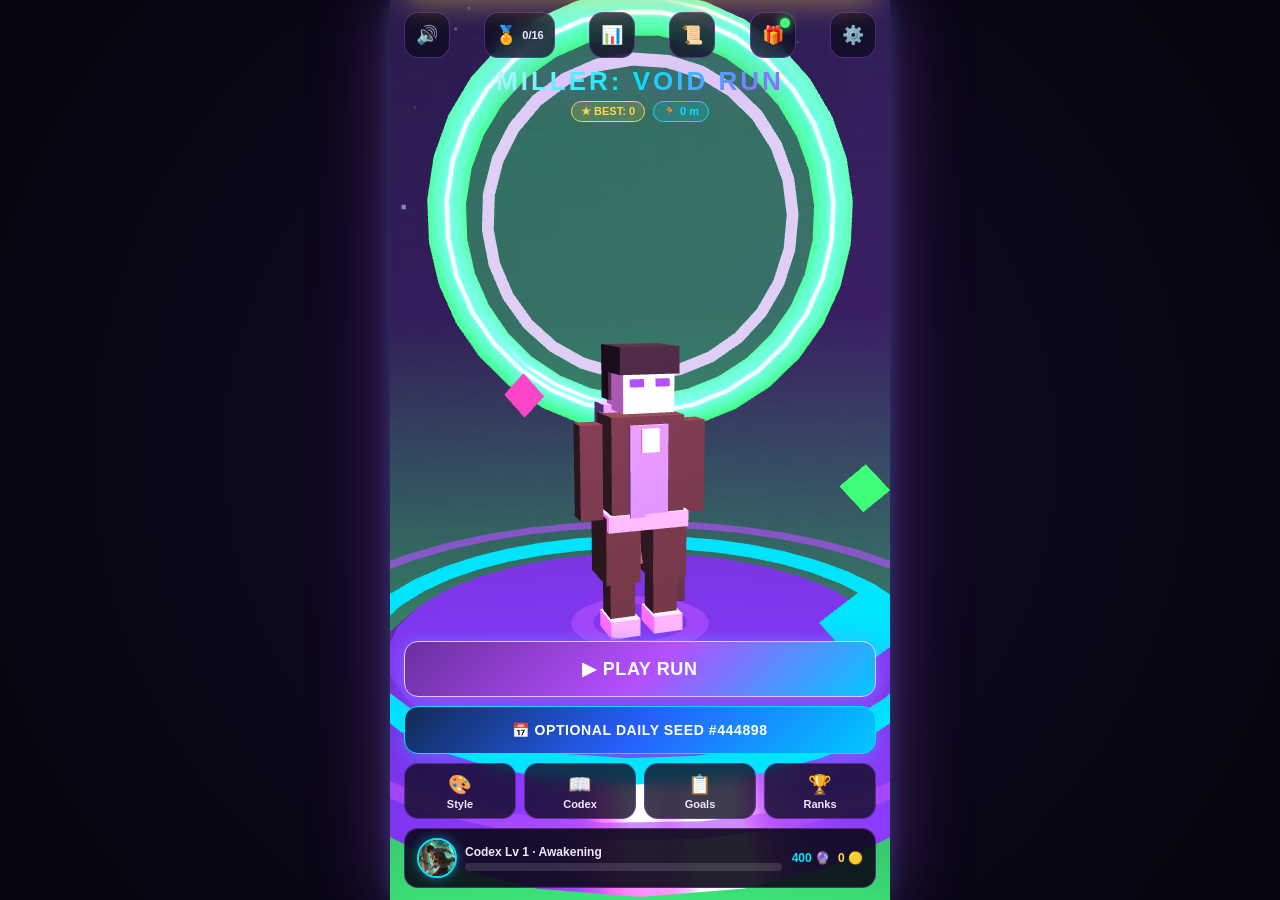
==== MillerVoidRun_Playable/www/index.html @ e9ae042e "Initial commit: MILLER: VOID RUN (Playable 3D, Android APK & Unity project)" ====
<!DOCTYPE html>
<html lang="en">
<head>
  <meta charset="UTF-8" />
  <meta name="viewport" content="width=device-width, initial-scale=1.0, maximum-scale=1.0, user-scalable=no, viewport-fit=cover" />
  <meta name="theme-color" content="#080714" />
  <title>MILLER: VOID RUN — Arcade Edition</title>
  <link rel="icon" type="image/png" href="assets/art/app_icon.png" />
  <link rel="stylesheet" href="css/styles.css" />
</head>
<body>
  <div id="app-shell">
    <!-- Live 3D WebGL Canvas -->
    <canvas id="game-canvas"></canvas>

    <!-- Fullscreen Arcade FX Overlays -->
    <div id="fx-speed-lines"></div>
    <div id="fx-enemy-slow"></div>
    <div id="fx-dark-veil"></div>
    <div id="fx-time-bleed"></div>
    <div id="fx-void-domain"></div>
    <div id="floating-popups"></div>
    <div id="void-wipe"></div>

    <!-- Non-intrusive Achievement Celebration Banner -->
    <div id="ach-toast">
      <div id="ach-toast-icon" style="font-size:28px">🏆</div>
      <div style="flex:1">
        <div style="font-size:10px;letter-spacing:1.2px;color:#FFD84D;font-weight:900">ACHIEVEMENT UNLOCKED!</div>
        <div id="ach-toast-title" style="font-size:14px;font-weight:900">Into the Rift</div>
        <div id="ach-toast-reward" style="font-size:11px;color:#00E5FF">+100 VS · +40 XP</div>
      </div>
    </div>

    <!-- 1. SPLASH SCREEN -->
    <section id="screen-splash" class="screen">
      <img class="splash-art" src="assets/art/key_art_poster.jpg" alt="Miller Void Run Key Art" />
      <div class="splash-overlay">
        <h1 class="game-title">MILLER: VOID RUN</h1>
        <div class="game-subtitle">Umbral Codex · Neon Dimensional Arcade</div>
        <div class="pill pill-cyan">Tap anywhere to enter the Void</div>
      </div>
    </section>

    <!-- 2. MAIN MENU (Animated 3D Pedestal Behind) -->
    <section id="screen-menu" class="screen hidden">
      <div>
        <div class="top-bar">
          <button id="btn-mute-quick" class="icon-btn" title="Mute / Unmute">🔊</button>
          <button id="btn-achievements" class="icon-btn" title="Achievements">🏅<span id="ach-count-mini" style="font-size:11px;font-weight:900">0/16</span></button>
          <button id="btn-stats" class="icon-btn" title="Player Statistics">📊</button>
          <button id="btn-story" class="icon-btn" title="5-Act Story">📜</button>
          <button id="btn-daily-gift" class="icon-btn" title="Free Daily Gift">🎁<span id="gift-dot" class="notif-dot"></span></button>
          <button id="btn-settings" class="icon-btn" title="Settings">⚙️</button>
        </div>
        <div style="text-align:center;margin-top:8px">
          <h1 class="game-title" style="font-size:26px">MILLER: VOID RUN</h1>
          <div style="display:flex;justify-content:center;gap:8px;margin-top:4px">
            <span id="menu-best-score" class="pill pill-gold">★ BEST: 0</span>
            <span id="menu-best-dist" class="pill pill-cyan">🏃 0 m</span>
          </div>
        </div>
      </div>

      <div class="menu-center-spacer"></div>

      <div class="menu-actions">
        <button id="btn-play" class="btn btn-primary">▶ PLAY RUN</button>
        <button id="btn-daily" class="btn btn-daily">📅 OPTIONAL DAILY SEED</button>

        <div class="bottom-nav">
          <button id="nav-customise" class="nav-tile"><span class="ico">🎨</span>Style</button>
          <button id="nav-codex" class="nav-tile"><span class="ico">📖</span>Codex</button>
          <button id="nav-missions" class="nav-tile"><span class="ico">📋</span>Goals</button>
          <button id="nav-social" class="nav-tile"><span class="ico">🏆</span>Ranks</button>
        </div>

        <div class="status-bar">
          <img id="menu-hero-avatar" class="hero-avatar" src="assets/art/characters/miller_portrait.jpg" alt="Runner" style="margin-right:8px" />
          <div style="flex:1;margin-right:10px">
            <div id="menu-codex-lv">Codex Lv 1 · Awakening</div>
            <div class="progress-track" style="margin-top:4px"><div id="menu-xp-bar" class="progress-fill"></div></div>
          </div>
          <div style="display:flex;gap:8px;white-space:nowrap">
            <span id="menu-vs" style="color:#00E5FF">400 🔮</span>
            <span id="menu-bc" style="color:#FFD84D">0 🟡</span>
          </div>
        </div>
      </div>
    </section>

    <!-- 3. PLAY / LOADOUT SCREEN -->
    <section id="screen-loadout" class="screen screen-scroll hidden">
      <div class="sub-header">
        <button class="icon-btn" data-back="menu">←</button>
        <h2>Portal Loadout</h2>
        <div style="width:46px"></div>
      </div>
      <div class="card">
        <div class="card-title">Active Runner & Style</div>
        <div style="display:flex;align-items:center;gap:10px">
          <img id="loadout-hero-avatar" class="hero-avatar-lg" src="assets/art/characters/miller_portrait.jpg" alt="Active Runner" />
          <div>
            <strong id="loadout-char-label">Miller Redwolf</strong>
            <div id="loadout-style-label" style="font-size:11px;color:#00E5FF;margin-top:2px"></div>
          </div>
        </div>
      </div>
      <div class="card">
        <div class="card-title">Void Powers (Tap Cast · Double-Tap Swap)</div>
        <div id="loadout-powers" class="grid-2"></div>
      </div>
      <div class="card">
        <div class="card-title">Optional Boost Consumables (Earned with VS)</div>
        <div id="loadout-consumables" class="grid-3"></div>
      </div>
      <div class="card">
        <div class="card-title">Choose Starting Portal World (1–7)</div>
        <div id="loadout-worlds"></div>
      </div>
      <button id="btn-start-run" class="btn btn-primary" style="margin-bottom:8px">▶ ENTER PORTAL</button>
    </section>

    <!-- 4. IN-GAME ARCADE HUD -->
    <section id="screen-hud" class="screen hidden">
      <div class="hud-top">
        <div class="hud-row">
          <div style="display:flex;gap:5px;align-items:center">
            <img id="hud-hero-avatar" class="hero-avatar" src="assets/art/characters/miller_portrait.jpg" alt="Runner" style="width:36px;height:36px" />
            <button id="btn-hud-pause" class="icon-btn" style="min-width:38px;min-height:38px;font-size:14px" title="Pause">⏸</button>
            <button id="btn-hud-cam" class="icon-btn" style="min-width:38px;min-height:38px;font-size:14px" title="Bookmark Moment">📷</button>
          </div>

          <div class="hud-score-box">
            <div id="hud-score" class="hud-score">0</div>
            <div class="hud-sub-metrics">
              <span id="hud-mult" style="color:#FFD84D">×1</span>
              <span id="hud-dist">0 m</span>
            </div>
          </div>

          <div class="hud-pill" style="text-align:right">
            <div id="hud-world" style="font-size:11px;color:#3DFF7A">W1 Verdant</div>
            <div class="progress-track" style="width:68px;height:5px;margin-top:3px"><div id="hud-world-prog" class="progress-fill"></div></div>
          </div>
        </div>

        <div class="ve-wrap">
          <div class="ve-bar"><div id="hud-ve-fill" class="ve-fill"></div></div>
          <div id="hud-ve-label" class="ve-label">VOID ENERGY 100 / 100</div>
        </div>

        <div id="hud-buffs" class="buffs-row"></div>
        <div style="display:flex;justify-content:center">
          <span id="hud-combo" class="pill pill-cyan hidden">NEAR ×2</span>
        </div>

        <div id="hud-boss-bar" class="hidden">
          <div id="boss-name" style="font-weight:900;font-size:13px;color:#FF8899">⚔️ BOSS</div>
          <div id="boss-phase" style="font-size:11px;opacity:.9;margin-bottom:4px">Phase 1</div>
          <div class="progress-track"><div id="boss-progress" class="progress-fill" style="background:linear-gradient(90deg,#FF2E55,#FFD84D)"></div></div>
        </div>
        <div id="hud-qte-banner" class="hidden">TAP VOID POWER!</div>
        <div id="hud-toast"></div>
        <div id="hud-bark"></div>
      </div>

      <div class="hud-bottom">
        <div class="hud-bottom-row">
          <div class="hud-pill" style="display:flex;gap:7px;font-size:12px">
            <span id="hud-vs" style="color:#00E5FF">0 🔮</span>
            <span id="hud-ce" style="color:#B44FFF">0 ✦</span>
            <span id="hud-kills" style="color:#3DFF7A">0 ⚔️</span>
            <span id="hud-bc" style="color:#FFD84D">0 🟡</span>
          </div>

          <div class="void-btn-wrap">
            <button id="btn-void-ult" class="hidden" title="Singularity Soul Ultimate">🕳️</button>
            <button id="btn-gear-strike" title="Strike Portal Enemies (F / Shift)">
              <span>🗡️</span><span class="p-name">STRIKE</span>
            </button>
            <button id="btn-void-power" title="Tap: Cast | Double-Tap: Swap">
              <span>⚡</span><span class="p-name">Flicker</span>
            </button>
          </div>
        </div>

        <!-- Optional Accessible On-Screen Tap Buttons (Enable in Settings) -->
        <div id="hud-touch-pad" class="hidden">
          <button id="pad-left" class="pad-btn">◀</button>
          <button id="pad-up" class="pad-btn">▲</button>
          <button id="pad-down" class="pad-btn">▼</button>
          <button id="pad-right" class="pad-btn">▶</button>
        </div>

        <div class="chaser-bar-wrap">
          <div style="display:flex;justify-content:space-between;margin-bottom:3px">
            <span id="hud-chaser-text">Thornmaw: Distant (54m)</span>
            <span style="opacity:.75">Swipe / Arrows / Space</span>
          </div>
          <div class="progress-track"><div id="hud-chaser-fill" class="chaser-fill" style="width:15%"></div></div>
        </div>
      </div>
    </section>

    <!-- 5. UNIFIED CELEBRATORY RESULTS / GAME OVER SCREEN (Zero FOMO Countdowns!) -->
    <section id="screen-results" class="screen screen-scroll hidden">
      <div style="text-align:center;margin-bottom:8px">
        <div id="res-reason" class="game-subtitle" style="margin:0">RUN COMPLETE</div>
        <h2 id="res-score" class="game-title" style="font-size:32px">0</h2>
        <div id="res-best-badge" class="pill pill-gold hidden" style="margin-top:4px">🏆 NEW PERSONAL BEST SCORE!</div>
      </div>

      <div id="res-levelup" class="card pill-gold hidden" style="text-align:center;font-weight:900"></div>
      <div id="res-hero-prog" class="card" style="border-color:#3DFF7A">
        <div style="display:flex;justify-content:space-between;font-size:12px;font-weight:900;margin-bottom:5px">
          <span id="res-hero-lv-label">Miller Redwolf · Hero Lv 1</span>
          <span id="res-hero-xp-gain" style="color:#3DFF7A">+0 Hero XP</span>
        </div>
        <div class="progress-track"><div id="res-hero-xp-bar" class="progress-fill" style="background:linear-gradient(90deg,#167a3e,#3DFF7A,#00E5FF)"></div></div>
      </div>
      <div id="res-ach-box" class="card hidden" style="border-color:#FFD84D"></div>
      <div id="res-challenge-result" class="card pill-cyan hidden" style="text-align:center;font-weight:900"></div>

      <div class="card">
        <div class="grid-2" style="margin-bottom:8px">
          <div class="stat-tile"><div id="res-dist" class="val">0 m</div><div class="lbl">Distance</div></div>
          <div class="stat-tile"><div id="res-vs" class="val" style="color:#3DFF7A">+0 🔮</div><div class="lbl">Shards Earned</div></div>
        </div>
        <div class="list-item"><span>Codex XP Gained</span><strong id="res-xp" style="color:#B44FFF">+0 XP</strong></div>
        <div class="list-item"><span>Personal Best Score</span><strong id="res-pb-compare" style="color:#FFD84D">0</strong></div>
        <div class="list-item"><span>Near-Misses · Bonus Rings</span><strong id="res-skill">0 · 0</strong></div>
        <div class="list-item" style="margin-bottom:0"><span>Max World · Bosses Escaped</span><strong id="res-worlds">W1 · 0</strong></div>
      </div>

      <button id="btn-second-wind" class="btn btn-gold hidden" style="margin-bottom:8px">⚡ SECOND WIND — CONTINUE (100 VS)</button>

      <div class="grid-2" style="margin-bottom:10px">
        <button id="btn-res-clip" class="btn btn-sm">🎬 Best Moment</button>
        <button id="btn-res-share" class="btn btn-sm">📢 Share Score</button>
      </div>

      <button id="btn-play-again" class="btn btn-primary" style="margin-bottom:8px">▶ PLAY AGAIN</button>
      <button id="btn-results-menu" class="btn">◀ Main Menu</button>
    </section>

    <!-- 6. RUNNERS & CUSTOMISATION STUDIO (Runners, Skins, Trails, Aura FX) -->
    <section id="screen-customise" class="screen hidden" style="justify-content:space-between;pointer-events:none">
      <div style="pointer-events:auto">
        <div class="sub-header">
          <button class="icon-btn" data-back="menu">←</button>
          <h2>Style Studio</h2>
          <div id="cust-vs-pill" class="pill pill-cyan">400 🔮</div>
        </div>
        <div class="tabs">
          <button class="tab-btn active" data-cust-tab="runners">Runners</button>
          <button class="tab-btn" data-cust-tab="gear">⚔️ Gear</button>
          <button class="tab-btn" data-cust-tab="skins">Colours</button>
          <button class="tab-btn" data-cust-tab="trails">Trails</button>
          <button class="tab-btn" data-cust-tab="auras">FX</button>
        </div>
      </div>
      <div style="flex:1"></div>
      <div id="customise-panel" class="card" style="pointer-events:auto;max-height:50%;overflow-y:auto;touch-action:pan-y"></div>
    </section>

    <!-- 7. UMBRAL CODEX SCREEN (15 Powers + 3-Path SP Tree + Milestones) -->
    <section id="screen-codex" class="screen screen-scroll hidden">
      <div class="sub-header">
        <button class="icon-btn" data-back="menu">←</button>
        <h2>Umbral Codex</h2>
        <div style="width:46px"></div>
      </div>
      <img class="codex-banner-img" src="assets/art/codex_banner.jpg" alt="Umbral Codex" />
      <div class="card">
        <div id="codex-header-lv" style="font-weight:900;font-size:15px">Level 1 — Awakening</div>
        <div id="codex-header-xp" style="font-size:12px;opacity:.85;margin:4px 0">XP: 0 / 120 · SP: 0</div>
        <div class="progress-track"><div id="codex-xp-fill" class="progress-fill"></div></div>
      </div>
      <div class="tabs">
        <button class="tab-btn active" data-codex-tab="abilities">15 Powers</button>
        <button class="tab-btn" data-codex-tab="tree">SP Tree</button>
        <button class="tab-btn" data-codex-tab="milestones">Milestones</button>
      </div>
      <div id="codex-body"></div>
    </section>

    <!-- 8. ACHIEVEMENTS SCREEN (16 Skill Badges) -->
    <section id="screen-achievements" class="screen screen-scroll hidden">
      <div class="sub-header">
        <button class="icon-btn" data-back="menu">←</button>
        <h2>Achievements</h2>
        <span id="ach-header-pct" class="pill pill-gold">0%</span>
      </div>
      <div id="achievements-body"></div>
    </section>

    <!-- 9. PLAYER STATISTICS SCREEN -->
    <section id="screen-stats" class="screen screen-scroll hidden">
      <div class="sub-header">
        <button class="icon-btn" data-back="menu">←</button>
        <h2>Player Stats</h2>
        <div style="width:46px"></div>
      </div>
      <div id="stats-body"></div>
    </section>

    <!-- 10. MISSIONS / GOALS SCREEN -->
    <section id="screen-missions" class="screen screen-scroll hidden">
      <div class="sub-header">
        <button class="icon-btn" data-back="menu">←</button>
        <h2>Skill Goals</h2>
        <div style="width:46px"></div>
      </div>
      <div id="missions-body"></div>
    </section>

    <!-- 11. LEADERBOARD & GHOST RACE -->
    <section id="screen-social" class="screen screen-scroll hidden">
      <div class="sub-header">
        <button class="icon-btn" data-back="menu">←</button>
        <h2>Leaderboards</h2>
        <div style="width:46px"></div>
      </div>
      <div id="social-body"></div>
    </section>

    <!-- 12. 5-ACT STORY JOURNAL -->
    <section id="screen-story" class="screen screen-scroll hidden">
      <div class="sub-header">
        <button class="icon-btn" data-back="menu">←</button>
        <h2>5-Act Story</h2>
        <div style="width:46px"></div>
      </div>
      <div id="story-body"></div>
    </section>

    <!-- 13. SETTINGS & ACCESSIBILITY SCREEN -->
    <section id="screen-settings" class="screen screen-scroll hidden">
      <div class="sub-header">
        <button class="icon-btn" data-back="menu">←</button>
        <h2>Settings</h2>
        <div style="width:46px"></div>
      </div>
      <div id="settings-body"></div>
    </section>

    <!-- MODALS -->
    <div id="modal-pause" class="modal-backdrop hidden">
      <div class="modal-box" style="text-align:center">
        <h2 style="margin-top:0">GAME PAUSED</h2>
        <button id="btn-pause-mute" class="btn btn-sm" style="width:100%;margin-bottom:8px">🔊 Sound: ON</button>
        <button id="btn-resume" class="btn btn-primary" style="width:100%;margin-bottom:8px">▶ RESUME</button>
        <button id="btn-pause-restart" class="btn btn-daily" style="width:100%;margin-bottom:8px">↻ RESTART RUN</button>
        <button id="btn-quit-run" class="btn btn-danger" style="width:100%">◀ END RUN</button>
      </div>
    </div>

    <div id="modal-clip" class="modal-backdrop hidden">
      <div class="modal-box" style="text-align:center">
        <h3 id="clip-title" style="margin:0 0 8px">🎬 Best Moment</h3>
        <div style="position:relative;border-radius:12px;overflow:hidden;border:1.5px solid #00E5FF;margin-bottom:10px">
          <img id="clip-frame-img" style="width:100%;max-height:360px;object-fit:cover;display:block" alt="Best Moment Replay" />
          <div id="clip-watermark" style="position:absolute;bottom:8px;left:8px;right:8px;background:rgba(10,10,20,0.82);padding:4px 8px;border-radius:8px;font-size:11px;font-weight:800"></div>
        </div>
        <div class="grid-2">
          <button id="btn-share-clip" class="btn btn-primary btn-sm">📤 Share Clip</button>
          <button id="btn-close-clip" class="btn btn-sm">Close</button>
        </div>
      </div>
    </div>

    <div id="modal-story" class="modal-backdrop hidden">
      <div class="modal-box">
        <h3 id="story-modal-title" style="margin-top:0;color:#00E5FF">Story Beat</h3>
        <div id="story-modal-panels"></div>
        <button id="btn-close-story-modal" class="btn btn-primary" style="width:100%;margin-top:8px">CONTINUE</button>
      </div>
    </div>

    <div id="modal-art" class="modal-backdrop hidden">
      <div class="modal-box" style="text-align:center">
        <h3 id="art-modal-title" style="margin:0 0 8px;color:#00E5FF">Hero Artwork</h3>
        <img id="art-modal-img" class="art-preview-img" src="" alt="Character Art" />
        <button id="btn-close-art-modal" class="btn btn-primary btn-sm" style="width:100%;margin-top:10px">CLOSE</button>
      </div>
    </div>
  </div>

  <!-- Local Offline Three.js Bundle -->
  <script src="vendor/three.min.js"></script>
  <script type="module" src="js/ui/uiController.js"></script>
</body>
</html>
---- MillerVoidRun_Playable/www/css/styles.css ----
/* MILLER: VOID RUN — Commercial-Quality Vibrant Neon Arcade UI */
:root {
  --void-black: #080714;
  --deep-purple: #25144a;
  --void-purple: #6b2fa0;
  --void-glow: #b44fff;
  --void-white: #f2e8ff;
  --shard-cyan: #00e5ff;
  --neon-green: #3dff7a;
  --neon-pink: #ff44c8;
  --core-amber: #ffd84d;
  --danger-red: #ff2e55;
  --glass: rgba(16, 12, 34, 0.8);
  --glass-border: rgba(180, 79, 255, 0.38);
  --ui-scale: 1;
}

* {
  box-sizing: border-box;
  -webkit-tap-highlight-color: transparent;
  user-select: none;
  -webkit-user-select: none;
}

html, body {
  margin: 0;
  padding: 0;
  width: 100%;
  height: 100%;
  overflow: hidden;
  background: radial-gradient(circle at center, #140b2a 0%, #05040c 100%);
  color: var(--void-white);
  font-family: -apple-system, BlinkMacSystemFont, "Segoe UI", Roboto, sans-serif;
  touch-action: none;
}

#app-shell {
  position: relative;
  width: 100%;
  height: 100%;
  max-width: 500px;
  margin: 0 auto;
  background: var(--void-black);
  overflow: hidden;
  box-shadow: 0 0 70px rgba(180, 79, 255, 0.38), 0 0 18px rgba(0, 229, 255, 0.2);
}

@media (max-width: 560px) {
  #app-shell {
    max-width: 100%;
    box-shadow: none;
  }
}

#game-canvas {
  position: absolute;
  inset: 0;
  width: 100%;
  height: 100%;
  display: block;
}

.screen {
  position: absolute;
  inset: 0;
  display: flex;
  flex-direction: column;
  padding: max(12px, env(safe-area-inset-top)) 14px max(12px, env(safe-area-inset-bottom));
  z-index: 10;
  animation: screenFadeIn 0.24s ease-out;
}
@keyframes screenFadeIn {
  from { opacity: 0; transform: translateY(6px); }
  to { opacity: 1; transform: translateY(0); }
}

.screen.hidden { display: none !important; }

.screen-scroll {
  background: linear-gradient(180deg, rgba(10, 8, 24, 0.94), rgba(26, 12, 52, 0.97));
  overflow-y: auto;
  -webkit-overflow-scrolling: touch;
  touch-action: pan-y;
}

/* Smooth Void Wipe Transition */
#void-wipe {
  position: absolute;
  inset: 0;
  z-index: 90;
  background: radial-gradient(circle, var(--shard-cyan), var(--void-glow), var(--void-black));
  opacity: 0;
  pointer-events: none;
  transition: opacity 0.2s ease;
}
#void-wipe.active { opacity: 0.92; }

/* Splash Screen */
#screen-splash {
  background: var(--void-black);
  justify-content: flex-end;
  align-items: center;
  text-align: center;
  padding-bottom: 44px;
}
#screen-splash .splash-art {
  position: absolute;
  inset: 0;
  width: 100%;
  height: 100%;
  object-fit: cover;
  opacity: 0.88;
  filter: saturate(1.22) contrast(1.06);
}
#screen-splash .splash-overlay {
  position: relative;
  z-index: 2;
  background: linear-gradient(180deg, transparent, rgba(8, 7, 20, 0.94) 45%);
  width: calc(100% + 28px);
  padding: 54px 20px 26px;
}

.game-title {
  font-size: 32px;
  font-weight: 900;
  letter-spacing: 3px;
  margin: 0;
  background: linear-gradient(135deg, #ffffff 10%, var(--shard-cyan) 48%, var(--void-glow) 85%, var(--neon-pink) 100%);
  -webkit-background-clip: text;
  -webkit-text-fill-color: transparent;
  filter: drop-shadow(0 0 18px rgba(180, 79, 255, 0.55));
}

.game-subtitle {
  font-size: 11px;
  letter-spacing: 3px;
  text-transform: uppercase;
  color: var(--shard-cyan);
  opacity: 0.9;
  margin: 4px 0 14px;
  font-weight: 800;
}

/* Main Menu */
#screen-menu {
  justify-content: space-between;
  pointer-events: none;
}
#screen-menu > * { pointer-events: auto; }

.top-bar {
  display: flex;
  align-items: center;
  justify-content: space-between;
  gap: 6px;
}

.icon-btn {
  min-width: 46px;
  min-height: 46px;
  border-radius: 14px;
  border: 1px solid var(--glass-border);
  background: var(--glass);
  color: var(--void-white);
  font-size: 18px;
  display: inline-flex;
  align-items: center;
  justify-content: center;
  gap: 5px;
  padding: 0 10px;
  cursor: pointer;
  position: relative;
  backdrop-filter: blur(10px);
  transition: transform 0.12s ease, border-color 0.2s ease, box-shadow 0.2s ease;
}
.icon-btn:hover { border-color: var(--shard-cyan); box-shadow: 0 0 14px rgba(0, 229, 255, 0.35); }
.icon-btn:active { transform: scale(0.93); }

.notif-dot {
  position: absolute;
  top: 5px;
  right: 5px;
  width: 10px;
  height: 10px;
  border-radius: 50%;
  background: var(--neon-green);
  box-shadow: 0 0 10px var(--neon-green);
}

.menu-center-spacer { flex: 1; pointer-events: none; }

.menu-actions {
  display: flex;
  flex-direction: column;
  gap: 9px;
}

/* Vibrant Arcade Buttons with Shimmer */
.btn {
  min-height: 48px;
  border-radius: 14px;
  border: 1px solid var(--glass-border);
  background: var(--glass);
  color: var(--void-white);
  font-size: 14px;
  font-weight: 800;
  letter-spacing: 0.6px;
  padding: 11px 16px;
  cursor: pointer;
  display: flex;
  align-items: center;
  justify-content: center;
  gap: 8px;
  position: relative;
  overflow: hidden;
  transition: transform 0.12s ease, box-shadow 0.2s ease, filter 0.15s ease;
}
.btn:hover { filter: brightness(1.08); }
.btn:active { transform: scale(0.96); }
.btn:disabled { opacity: 0.48; cursor: not-allowed; }

.btn-primary {
  background: linear-gradient(135deg, #6b2fa0 0%, #b44fff 52%, #00c8ff 100%);
  border-color: #e8c8ff;
  color: #fff;
  font-size: 18px;
  min-height: 56px;
  box-shadow: 0 6px 26px rgba(180, 79, 255, 0.5), 0 0 14px rgba(0, 229, 255, 0.3);
}
.btn-primary::after {
  content: "";
  position: absolute;
  top: 0;
  left: -75%;
  width: 50%;
  height: 100%;
  background: linear-gradient(90deg, transparent, rgba(255, 255, 255, 0.35), transparent);
  transform: skewX(-22deg);
  animation: btnShimmer 3.2s infinite;
}
@keyframes btnShimmer {
  0%, 72% { left: -75%; }
  100% { left: 135%; }
}

.btn-daily {
  background: linear-gradient(135deg, #102a52, #2660ff, #00c8ff);
  border-color: var(--shard-cyan);
  color: #fff;
  box-shadow: 0 4px 18px rgba(0, 229, 255, 0.28);
}

.btn-gold {
  background: linear-gradient(135deg, #cc8400, var(--core-amber), #fff099);
  border-color: #fff3b0;
  color: #1c1000;
  box-shadow: 0 4px 16px rgba(255, 216, 77, 0.35);
}

.btn-green {
  background: linear-gradient(135deg, #167a3e, var(--neon-green));
  border-color: #b4ffcf;
  color: #041d0d;
}

.btn-danger {
  background: linear-gradient(135deg, #880f28, var(--danger-red));
  border-color: #ff99aa;
  color: #fff;
}

.btn-sm {
  min-height: 38px;
  padding: 6px 11px;
  font-size: 12px;
  border-radius: 10px;
}

.bottom-nav {
  display: grid;
  grid-template-columns: repeat(4, 1fr);
  gap: 8px;
}
.nav-tile {
  min-height: 56px;
  border-radius: 14px;
  border: 1px solid var(--glass-border);
  background: var(--glass);
  color: var(--void-white);
  display: flex;
  flex-direction: column;
  align-items: center;
  justify-content: center;
  font-size: 11px;
  font-weight: 800;
  gap: 2px;
  cursor: pointer;
  backdrop-filter: blur(8px);
  transition: transform 0.12s ease, border-color 0.2s ease;
}
.nav-tile:hover { border-color: var(--shard-cyan); }
.nav-tile:active { transform: scale(0.95); }
.nav-tile span.ico { font-size: 19px; }

.status-bar {
  display: flex;
  align-items: center;
  justify-content: space-between;
  background: rgba(10, 8, 24, 0.9);
  border: 1px solid var(--glass-border);
  border-radius: 14px;
  padding: 9px 12px;
  font-size: 12px;
  font-weight: 800;
}

/* Sub-screens & Cards */
.sub-header {
  display: flex;
  align-items: center;
  justify-content: space-between;
  margin-bottom: 12px;
  gap: 8px;
}
.sub-header h2 {
  margin: 0;
  font-size: 18px;
  letter-spacing: 1.5px;
  text-transform: uppercase;
  background: linear-gradient(90deg, #fff, var(--shard-cyan));
  -webkit-background-clip: text;
  -webkit-text-fill-color: transparent;
}

.card {
  background: var(--glass);
  border: 1px solid var(--glass-border);
  border-radius: 16px;
  padding: 12px;
  margin-bottom: 10px;
  backdrop-filter: blur(8px);
}
.card-title {
  font-size: 12px;
  text-transform: uppercase;
  letter-spacing: 1.2px;
  color: var(--shard-cyan);
  font-weight: 900;
  margin: 0 0 8px;
}

.grid-2 { display: grid; grid-template-columns: 1fr 1fr; gap: 8px; }
.grid-3 { display: grid; grid-template-columns: repeat(3, 1fr); gap: 8px; }

.stat-tile {
  background: rgba(255, 255, 255, 0.05);
  border: 1px solid rgba(180, 79, 255, 0.25);
  border-radius: 12px;
  padding: 10px;
  text-align: center;
}
.stat-tile .val {
  font-size: 20px;
  font-weight: 900;
  color: var(--shard-cyan);
}
.stat-tile .lbl {
  font-size: 10px;
  text-transform: uppercase;
  letter-spacing: 0.8px;
  opacity: 0.78;
}

.pill {
  display: inline-block;
  padding: 3px 9px;
  border-radius: 99px;
  font-size: 11px;
  font-weight: 800;
  background: rgba(180, 79, 255, 0.22);
  border: 1px solid rgba(180, 79, 255, 0.48);
}
.pill-cyan { color: var(--shard-cyan); border-color: var(--shard-cyan); background: rgba(0, 229, 255, 0.14); }
.pill-gold { color: var(--core-amber); border-color: var(--core-amber); background: rgba(255, 216, 77, 0.16); }
.pill-green { color: var(--neon-green); border-color: var(--neon-green); background: rgba(61, 255, 122, 0.14); }
.pill-pink { color: var(--neon-pink); border-color: var(--neon-pink); background: rgba(255, 68, 200, 0.16); }
.pill-red { color: var(--danger-red); border-color: var(--danger-red); background: rgba(255, 46, 85, 0.14); }

.progress-track {
  width: 100%;
  height: 8px;
  background: rgba(255, 255, 255, 0.13);
  border-radius: 99px;
  overflow: hidden;
}
.progress-fill {
  height: 100%;
  background: linear-gradient(90deg, var(--void-purple), var(--void-glow), var(--shard-cyan));
  width: 0%;
  transition: width 0.2s ease;
}

/* RUN HUD */
#screen-hud {
  pointer-events: none;
  justify-content: space-between;
}
#screen-hud button { pointer-events: auto; }

.hud-top { display: flex; flex-direction: column; gap: 6px; }
.hud-row { display: flex; align-items: center; justify-content: space-between; gap: 6px; }

.hud-pill {
  background: rgba(10, 8, 24, 0.68);
  border: 1px solid rgba(180, 79, 255, 0.38);
  border-radius: 12px;
  padding: 5px 10px;
  font-size: 12px;
  font-weight: 800;
  backdrop-filter: blur(6px);
}

.hud-score-box {
  text-align: center;
  background: rgba(10, 8, 24, 0.68);
  border: 1px solid rgba(0, 229, 255, 0.45);
  border-radius: 14px;
  padding: 4px 12px;
  backdrop-filter: blur(6px);
}
.hud-score {
  font-size: 21px;
  font-weight: 900;
  letter-spacing: 0.6px;
  color: #fff;
  text-shadow: 0 0 12px rgba(0, 229, 255, 0.6);
  line-height: 1.1;
}
.hud-sub-metrics {
  font-size: 11px;
  font-weight: 800;
  color: var(--shard-cyan);
  display: flex;
  justify-content: center;
  gap: 8px;
}

.ve-wrap { width: 76%; margin: 0 auto; text-align: center; }
.ve-bar {
  height: 9px;
  background: rgba(10, 8, 24, 0.78);
  border: 1px solid rgba(180, 79, 255, 0.55);
  border-radius: 99px;
  overflow: hidden;
}
.ve-fill {
  height: 100%;
  background: linear-gradient(90deg, #6b2fa0, #b44fff, #00e5ff, #3dff7a);
  width: 100%;
  transition: width 0.08s linear;
}
.ve-label {
  font-size: 9px;
  font-weight: 800;
  letter-spacing: 1px;
  color: var(--void-white);
  opacity: 0.9;
  margin-top: 2px;
}

.buffs-row {
  display: flex;
  justify-content: center;
  flex-wrap: wrap;
  gap: 6px;
}
.buff-chip {
  background: rgba(10, 8, 24, 0.8);
  border: 1px solid var(--shard-cyan);
  border-radius: 99px;
  padding: 3px 9px;
  font-size: 11px;
  font-weight: 900;
  animation: pulsePop 0.8s infinite alternate;
}
@keyframes pulsePop {
  from { transform: scale(1); }
  to { transform: scale(1.06); }
}

/* Floating Action Popups (+500 BONUS, NEAR MISS x3!) */
#floating-popups {
  position: absolute;
  left: 0;
  right: 0;
  top: 34%;
  pointer-events: none;
  z-index: 25;
  display: flex;
  flex-direction: column;
  align-items: center;
  gap: 4px;
}
.float-pop {
  font-size: 19px;
  font-weight: 900;
  letter-spacing: 0.8px;
  text-shadow: 0 2px 12px rgba(0, 0, 0, 0.95), 0 0 18px currentColor;
  animation: floatUpFade 1.05s ease-out forwards;
}
@keyframes floatUpFade {
  0% { opacity: 0; transform: translateY(14px) scale(0.8); }
  18% { opacity: 1; transform: translateY(0) scale(1.12); }
  100% { opacity: 0; transform: translateY(-48px) scale(0.95); }
}

/* Achievement Celebration Toast */
#ach-toast {
  position: absolute;
  top: max(14px, env(safe-area-inset-top));
  left: 14px;
  right: 14px;
  z-index: 80;
  background: linear-gradient(135deg, #2a1454, #142648);
  border: 2px solid var(--core-amber);
  border-radius: 16px;
  padding: 10px 14px;
  display: flex;
  align-items: center;
  gap: 10px;
  box-shadow: 0 8px 30px rgba(255, 216, 77, 0.45);
  transform: translateY(-130%);
  transition: transform 0.32s cubic-bezier(0.2, 0.9, 0.3, 1.15);
  pointer-events: none;
}
#ach-toast.show { transform: translateY(0); }

#hud-boss-bar {
  background: rgba(54, 8, 22, 0.9);
  border: 1.5px solid var(--danger-red);
  border-radius: 12px;
  padding: 8px 12px;
  text-align: center;
}
#hud-qte-banner {
  background: linear-gradient(90deg, var(--void-purple), var(--danger-red), var(--core-amber));
  border: 2px solid #fff;
  border-radius: 14px;
  padding: 10px;
  text-align: center;
  font-weight: 900;
  font-size: 14px;
  animation: pulseGlow 0.45s infinite alternate;
}
@keyframes pulseGlow {
  from { transform: scale(1); box-shadow: 0 0 12px var(--void-glow); }
  to { transform: scale(1.03); box-shadow: 0 0 28px #fff; }
}

#hud-toast {
  align-self: center;
  background: rgba(18, 10, 40, 0.92);
  border: 1.5px solid var(--shard-cyan);
  border-radius: 99px;
  padding: 6px 14px;
  font-size: 12px;
  font-weight: 900;
  color: #fff;
  opacity: 0;
  transition: opacity 0.22s ease;
}
#hud-toast.show { opacity: 1; }

#hud-bark {
  align-self: flex-start;
  background: rgba(10, 8, 24, 0.85);
  border-left: 3px solid var(--neon-green);
  border-radius: 8px;
  padding: 5px 10px;
  font-size: 12px;
  font-style: italic;
  opacity: 0;
  transition: opacity 0.25s ease;
}
#hud-bark.show { opacity: 1; }

.hud-bottom { display: flex; flex-direction: column; gap: 8px; }
.hud-bottom-row { display: flex; align-items: flex-end; justify-content: space-between; }

/* Optional Accessible On-Screen Tap Pad */
#hud-touch-pad {
  display: grid;
  grid-template-columns: repeat(4, 1fr);
  gap: 8px;
}
#hud-touch-pad.hidden { display: none !important; }
.pad-btn {
  min-height: 48px;
  border-radius: 12px;
  border: 1.5px solid rgba(0, 229, 255, 0.5);
  background: rgba(10, 12, 32, 0.72);
  color: #fff;
  font-size: 20px;
  font-weight: 900;
  cursor: pointer;
}
.pad-btn:active { background: rgba(0, 229, 255, 0.35); transform: scale(0.94); }

.void-btn-wrap { display: flex; align-items: center; gap: 10px; }
#btn-void-power {
  width: 76px;
  height: 76px;
  border-radius: 50%;
  border: 2.5px solid var(--shard-cyan);
  background: radial-gradient(circle, rgba(180, 79, 255, 0.62), rgba(20, 10, 44, 0.94));
  color: #fff;
  display: flex;
  flex-direction: column;
  align-items: center;
  justify-content: center;
  font-size: 24px;
  font-weight: 900;
  box-shadow: 0 0 24px rgba(180, 79, 255, 0.7), 0 0 12px rgba(0, 229, 255, 0.45);
  cursor: pointer;
}
#btn-void-power.cooldown {
  opacity: 0.44;
  border-color: #666;
  box-shadow: none;
}
#btn-void-power .p-name {
  font-size: 9px;
  max-width: 64px;
  overflow: hidden;
  text-overflow: ellipsis;
  white-space: nowrap;
}
#btn-void-ult {
  width: 54px;
  height: 54px;
  border-radius: 50%;
  border: 2px solid var(--core-amber);
  background: radial-gradient(circle, rgba(255, 216, 77, 0.5), rgba(20, 10, 40, 0.94));
  color: #fff;
  font-size: 20px;
  cursor: pointer;
}
#btn-gear-strike {
  width: 64px;
  height: 64px;
  border-radius: 50%;
  border: 2.5px solid var(--neon-green);
  background: radial-gradient(circle, rgba(61, 255, 122, 0.45), rgba(14, 24, 34, 0.94));
  color: #fff;
  display: flex;
  flex-direction: column;
  align-items: center;
  justify-content: center;
  font-size: 20px;
  font-weight: 900;
  box-shadow: 0 0 18px rgba(61, 255, 122, 0.55);
  cursor: pointer;
}
#btn-gear-strike.cooldown {
  opacity: 0.45;
  border-color: #666;
  box-shadow: none;
}
#btn-gear-strike .p-name {
  font-size: 9px;
  letter-spacing: 0.4px;
}
#fx-enemy-slow {
  position: absolute;
  inset: 0;
  pointer-events: none;
  z-index: 6;
  opacity: 0;
  transition: opacity 0.2s ease;
}
#fx-enemy-slow.on {
  opacity: 1;
  box-shadow: inset 0 0 75px rgba(255, 68, 200, 0.65);
}

.chaser-bar-wrap {
  background: rgba(10, 8, 24, 0.72);
  border: 1px solid rgba(255, 46, 85, 0.4);
  border-radius: 10px;
  padding: 5px 10px;
  font-size: 11px;
  font-weight: 800;
}
.chaser-fill {
  height: 6px;
  border-radius: 99px;
  background: linear-gradient(90deg, var(--neon-green), var(--core-amber), var(--danger-red));
  transition: width 0.12s linear;
}

/* Fullscreen Arcade FX Overlays */
#fx-dark-veil, #fx-time-bleed, #fx-void-domain, #fx-speed-lines {
  position: absolute;
  inset: 0;
  pointer-events: none;
  z-index: 6;
  opacity: 0;
  transition: opacity 0.25s ease;
}
#fx-dark-veil.on {
  opacity: 0.82;
  background: radial-gradient(circle at 50% 62%, transparent 20%, #020008 72%);
}
#fx-time-bleed.on {
  opacity: 1;
  box-shadow: inset 0 0 80px rgba(92, 242, 255, 0.58);
}
#fx-void-domain.on {
  opacity: 1;
  box-shadow: inset 0 0 95px rgba(180, 79, 255, 0.75);
}
#fx-speed-lines.on {
  opacity: 0.72;
  background: radial-gradient(circle at 50% 52%, transparent 56%, rgba(0, 229, 255, 0.24) 84%, rgba(180, 79, 255, 0.42) 100%);
}

/* Modals */
.modal-backdrop {
  position: absolute;
  inset: 0;
  z-index: 60;
  background: rgba(5, 3, 14, 0.88);
  display: flex;
  align-items: center;
  justify-content: center;
  padding: 16px;
}
.modal-backdrop.hidden { display: none !important; }
.modal-box {
  width: 100%;
  max-height: 88%;
  overflow-y: auto;
  background: #140d2a;
  border: 1.5px solid var(--shard-cyan);
  border-radius: 18px;
  padding: 16px;
  box-shadow: 0 0 42px rgba(180, 79, 255, 0.42);
}

.codex-banner-img {
  width: 100%;
  height: 112px;
  object-fit: cover;
  border-radius: 12px;
  margin-bottom: 10px;
  border: 1px solid var(--glass-border);
}

.comic-panel {
  background: linear-gradient(135deg, #1d123a, #0e0a1e);
  border: 1px solid var(--void-glow);
  border-radius: 12px;
  padding: 12px;
  margin-bottom: 8px;
}
.comic-speaker {
  font-size: 11px;
  font-weight: 900;
  text-transform: uppercase;
  color: var(--shard-cyan);
  margin-bottom: 4px;
}

.list-item {
  display: flex;
  align-items: center;
  justify-content: space-between;
  gap: 10px;
  padding: 10px;
  border-radius: 12px;
  background: rgba(255, 255, 255, 0.05);
  border: 1px solid rgba(255, 255, 255, 0.09);
  margin-bottom: 8px;
}
.list-item.active-item {
  border-color: var(--shard-cyan);
  background: rgba(0, 229, 255, 0.12);
}

.color-swatch {
  width: 24px;
  height: 24px;
  border-radius: 50%;
  border: 2px solid #fff;
  flex-shrink: 0;
  box-shadow: 0 0 10px currentColor;
}

.tabs { display: flex; gap: 6px; margin-bottom: 10px; }
.tab-btn {
  flex: 1;
  min-height: 38px;
  border-radius: 10px;
  border: 1px solid var(--glass-border);
  background: rgba(255, 255, 255, 0.06);
  color: var(--void-white);
  font-size: 12px;
  font-weight: 800;
  cursor: pointer;
}
.tab-btn.active {
  background: linear-gradient(135deg, var(--void-purple), #3b7bff);
  border-color: var(--shard-cyan);
  color: #fff;
}

body.colorblind .pill-cyan::before { content: "◆ "; }
body.colorblind .pill-gold::before { content: "★ "; }
body.colorblind .pill-red::before { content: "▲ "; }
body.colorblind .pill-green::before { content: "● "; }

/* Custom Character Portrait & Art Showcase Styles */
.hero-avatar {
  width: 40px;
  height: 40px;
  border-radius: 50%;
  object-fit: cover;
  border: 2px solid var(--shard-cyan);
  box-shadow: 0 0 12px rgba(0, 229, 255, 0.45);
  flex-shrink: 0;
  background: #1a1034;
}
.hero-avatar-lg {
  width: 56px;
  height: 56px;
  border-radius: 14px;
  object-fit: cover;
  border: 2px solid var(--void-glow);
  box-shadow: 0 0 16px rgba(180, 79, 255, 0.5);
  flex-shrink: 0;
}
.hero-roster-strip {
  display: flex;
  gap: 6px;
  overflow-x: auto;
  padding-bottom: 6px;
  margin-bottom: 8px;
}
.roster-chip {
  width: 44px;
  height: 44px;
  border-radius: 12px;
  border: 2px solid rgba(180, 79, 255, 0.35);
  background: rgba(16, 12, 34, 0.85);
  color: #fff;
  font-size: 12px;
  font-weight: 900;
  padding: 0;
  overflow: hidden;
  cursor: pointer;
  flex-shrink: 0;
  display: flex;
  align-items: center;
  justify-content: center;
}
.roster-chip img {
  width: 100%;
  height: 100%;
  object-fit: cover;
  display: block;
}
.roster-chip.selected {
  border-color: var(--shard-cyan);
  box-shadow: 0 0 14px rgba(0, 229, 255, 0.65);
  transform: scale(1.06);
}
.art-preview-img {
  width: 100%;
  max-height: 68vh;
  object-fit: contain;
  border-radius: 12px;
  border: 1.5px solid var(--shard-cyan);
  background: #080714;
  display: block;
}
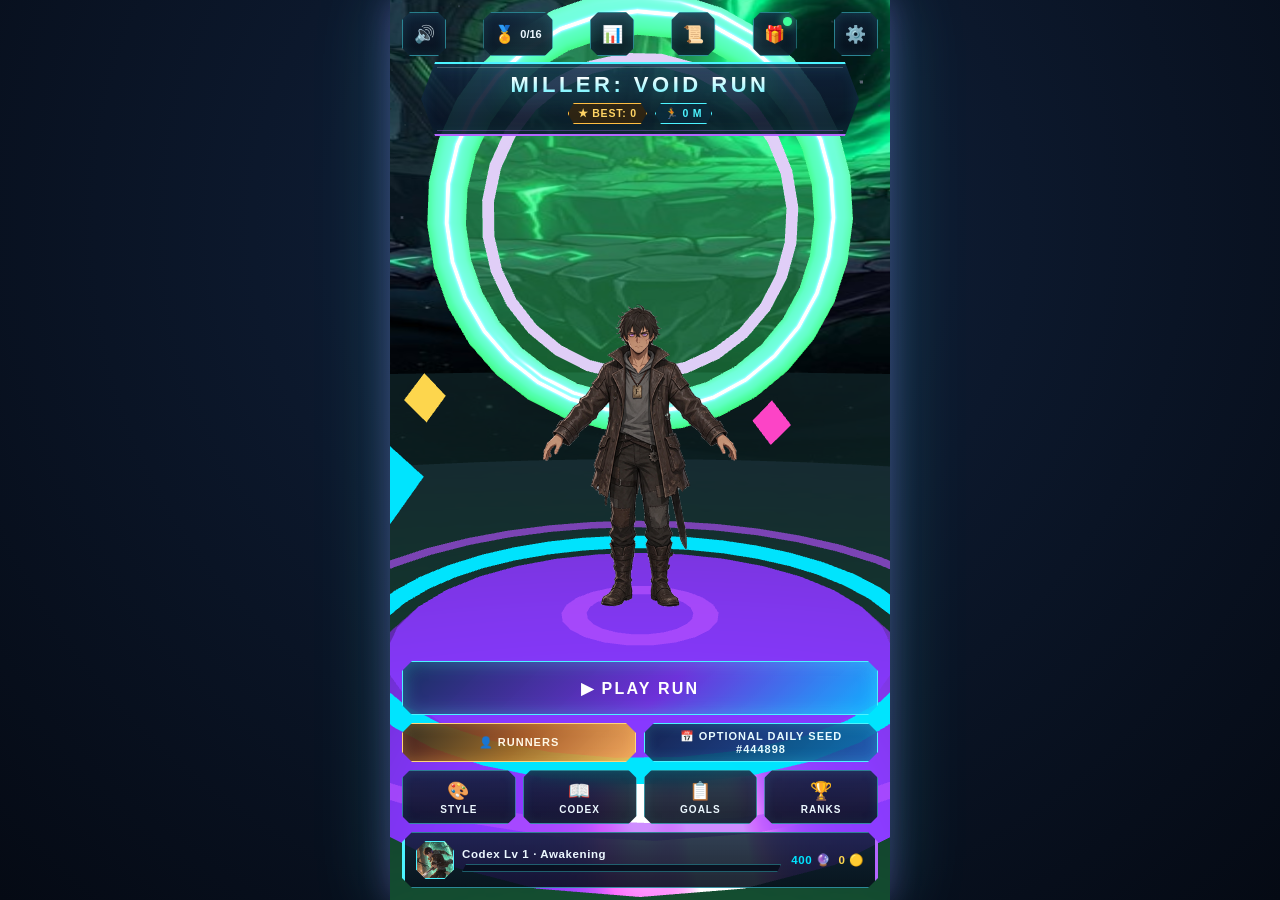
==== commit eba2d6ad: "UI update" ====
--- a/MillerVoidRun_Playable/www/index.html
+++ b/MillerVoidRun_Playable/www/index.html
@@ -53,9 +53,9 @@
           <button id="btn-daily-gift" class="icon-btn" title="Free Daily Gift">🎁<span id="gift-dot" class="notif-dot"></span></button>
           <button id="btn-settings" class="icon-btn" title="Settings">⚙️</button>
         </div>
-        <div style="text-align:center;margin-top:8px">
-          <h1 class="game-title" style="font-size:26px">MILLER: VOID RUN</h1>
-          <div style="display:flex;justify-content:center;gap:8px;margin-top:4px">
+        <div class="holo-banner">
+          <h1 class="game-title" style="font-size:22px">MILLER: VOID RUN</h1>
+          <div style="display:flex;justify-content:center;gap:8px;margin-top:5px">
             <span id="menu-best-score" class="pill pill-gold">★ BEST: 0</span>
             <span id="menu-best-dist" class="pill pill-cyan">🏃 0 m</span>
           </div>
@@ -66,7 +66,10 @@
 
       <div class="menu-actions">
         <button id="btn-play" class="btn btn-primary">▶ PLAY RUN</button>
-        <button id="btn-daily" class="btn btn-daily">📅 OPTIONAL DAILY SEED</button>
+        <div class="grid-2">
+          <button id="btn-char-select" class="btn btn-gold btn-sm">👤 RUNNERS</button>
+          <button id="btn-daily" class="btn btn-daily btn-sm">📅 DAILY SEED</button>
+        </div>
 
         <div class="bottom-nav">
           <button id="nav-customise" class="nav-tile"><span class="ico">🎨</span>Style</button>
@@ -76,7 +79,7 @@
         </div>
 
         <div class="status-bar">
-          <img id="menu-hero-avatar" class="hero-avatar" src="assets/art/characters/miller_portrait.jpg" alt="Runner" style="margin-right:8px" />
+          <img id="menu-hero-avatar" class="hero-avatar" src="assets/art/characters/miller_portrait.jpg" alt="Runner" title="Tap to Choose Runner" style="margin-right:8px;cursor:pointer" />
           <div style="flex:1;margin-right:10px">
             <div id="menu-codex-lv">Codex Lv 1 · Awakening</div>
             <div class="progress-track" style="margin-top:4px"><div id="menu-xp-bar" class="progress-fill"></div></div>
@@ -89,6 +92,63 @@
       </div>
     </section>
 
+    <!-- 2B. DEDICATED CHARACTER SELECT SCREEN (Source Hero Splash + Animated Cutout Stage) -->
+    <section id="screen-charselect" class="screen hidden">
+      <img id="cs-bg-splash" class="cs-bg-splash" src="assets/art/characters/miller_splash.jpg" alt="" />
+      <div class="cs-bg-scrim"></div>
+      <div class="cs-content">
+        <div class="sub-header" style="margin-bottom:6px">
+          <button class="icon-btn" data-back="menu">←</button>
+          <h2>CHOOSE RUNNER</h2>
+          <div id="cs-vs-pill" class="pill pill-cyan">400 🔮</div>
+        </div>
+
+        <!-- Animated Full-Body Source Sprite Stage -->
+        <div id="cs-stage" class="cs-stage">
+          <div class="cs-stage-aura"></div>
+          <img id="cs-sprite-img" class="cs-sprite-img anim-breathe" src="assets/art/characters/sprites/miller_front.png" alt="Runner Preview" />
+          <div id="cs-stage-fallback" class="cs-stage-fallback hidden">MR</div>
+          <div class="cs-view-bar">
+            <button class="cs-view-pill active" data-cs-view="front">Front</button>
+            <button class="cs-view-pill" data-cs-view="side">Side</button>
+            <button class="cs-view-pill" data-cs-view="back">Back</button>
+            <button class="cs-view-pill" data-cs-view="run">🏃 Run</button>
+            <button id="cs-btn-splash" class="cs-view-pill">🖼️</button>
+          </div>
+        </div>
+
+        <!-- Selected Hero Stats & Progression Card -->
+        <div id="cs-info-card" class="card cs-info-card">
+          <div style="display:flex;justify-content:space-between;align-items:center;gap:6px">
+            <div>
+              <div style="display:flex;align-items:center;gap:6px">
+                <strong id="cs-name" style="font-size:17px">Miller Redwolf</strong>
+                <span id="cs-badge" class="pill pill-gold">★ HERO</span>
+              </div>
+              <div id="cs-title" style="font-size:11px;color:#00E5FF">F-Rank Hunter · Codex Bearer</div>
+            </div>
+            <div style="text-align:right">
+              <div id="cs-hero-lv" style="font-size:11px;font-weight:900;color:#3DFF7A">Hero Lv 1</div>
+              <div id="cs-hero-rank" style="font-size:10px;opacity:.85">Initiate</div>
+            </div>
+          </div>
+          <div class="progress-track" style="height:5px;margin:5px 0"><div id="cs-hero-xp-bar" class="progress-fill" style="background:linear-gradient(90deg,#167a3e,#3DFF7A,#00E5FF)"></div></div>
+          <div id="cs-bonuses" style="font-size:10.5px;opacity:.92;margin-bottom:4px"></div>
+          <div id="cs-passive" style="font-size:11px;margin-bottom:2px"></div>
+          <div id="cs-sig" style="font-size:11px;opacity:.92"></div>
+        </div>
+
+        <!-- Portrait Cards Roster Strip -->
+        <div id="cs-roster" class="cs-roster"></div>
+
+        <!-- Equip & Instant Play CTA -->
+        <div class="grid-2" style="margin-top:6px">
+          <button id="cs-btn-equip" class="btn btn-sm">✅ EQUIPPED</button>
+          <button id="cs-btn-play" class="btn btn-primary btn-sm">▶ PLAY RUNNER</button>
+        </div>
+      </div>
+    </section>
+
     <!-- 3. PLAY / LOADOUT SCREEN -->
     <section id="screen-loadout" class="screen screen-scroll hidden">
       <div class="sub-header">
@@ -97,7 +157,10 @@
         <div style="width:46px"></div>
       </div>
       <div class="card">
-        <div class="card-title">Active Runner & Style</div>
+        <div class="card-title" style="display:flex;justify-content:space-between;align-items:center">
+          <span>Active Runner & Style</span>
+          <button id="btn-loadout-switch-hero" class="btn btn-sm btn-gold" style="min-height:28px;padding:3px 10px;font-size:11px">👤 Change</button>
+        </div>
         <div style="display:flex;align-items:center;gap:10px">
           <img id="loadout-hero-avatar" class="hero-avatar-lg" src="assets/art/characters/miller_portrait.jpg" alt="Active Runner" />
           <div>
@@ -121,43 +184,58 @@
       <button id="btn-start-run" class="btn btn-primary" style="margin-bottom:8px">▶ ENTER PORTAL</button>
     </section>
 
-    <!-- 4. IN-GAME ARCADE HUD -->
+    <!-- 4. IN-GAME TACTICAL HOLOGRAPHIC HUD -->
     <section id="screen-hud" class="screen hidden">
       <div class="hud-top">
-        <div class="hud-row">
-          <div style="display:flex;gap:5px;align-items:center">
-            <img id="hud-hero-avatar" class="hero-avatar" src="assets/art/characters/miller_portrait.jpg" alt="Runner" style="width:36px;height:36px" />
-            <button id="btn-hud-pause" class="icon-btn" style="min-width:38px;min-height:38px;font-size:14px" title="Pause">⏸</button>
-            <button id="btn-hud-cam" class="icon-btn" style="min-width:38px;min-height:38px;font-size:14px" title="Bookmark Moment">📷</button>
-          </div>
-
-          <div class="hud-score-box">
-            <div id="hud-score" class="hud-score">0</div>
-            <div class="hud-sub-metrics">
-              <span id="hud-mult" style="color:#FFD84D">×1</span>
-              <span id="hud-dist">0 m</span>
-            </div>
-          </div>
-
-          <div class="hud-pill" style="text-align:right">
-            <div id="hud-world" style="font-size:11px;color:#3DFF7A">W1 Verdant</div>
-            <div class="progress-track" style="width:68px;height:5px;margin-top:3px"><div id="hud-world-prog" class="progress-fill"></div></div>
-          </div>
-        </div>
-
-        <div class="ve-wrap">
-          <div class="ve-bar"><div id="hud-ve-fill" class="ve-fill"></div></div>
-          <div id="hud-ve-label" class="ve-label">VOID ENERGY 100 / 100</div>
-        </div>
+        <div class="hud-tactical-grid">
+          <!-- Top-Left: Runner Callsign & Timer + Angled SHIELD Plasma Gauge -->
+          <div class="hud-col-left">
+            <div class="hud-id-plate">
+              <img id="hud-hero-avatar" class="hero-avatar" src="assets/art/characters/miller_portrait.jpg" alt="Runner" style="width:32px;height:32px" />
+              <div>
+                <div id="hud-callsign" class="hud-callsign">MILLER</div>
+                <div id="hud-timer" class="hud-timer">00:00</div>
+              </div>
+            </div>
+            <div class="hud-shield-plate">
+              <div class="hud-shield-hdr"><span>SHIELD</span><span id="hud-shield-val">×1</span></div>
+              <div class="hud-shield-track"><div id="hud-shield-fill" class="hud-shield-fill"></div></div>
+            </div>
+          </div>
+
+          <!-- Top-Center: Hex-Bevel World & Score Banner -->
+          <div class="hud-col-center">
+            <div class="hud-wave-banner">
+              <div id="hud-world" class="hud-wave-kicker">WORLD 01</div>
+              <div id="hud-score" class="hud-score">0</div>
+              <div class="hud-sub-metrics">
+                <span id="hud-mult" style="color:#FFD84D">×1</span>
+                <span id="hud-dist">0 m</span>
+              </div>
+            </div>
+          </div>
+
+          <!-- Top-Right: Octagonal PAUSE + Cam & Angled COMBO Plate -->
+          <div class="hud-col-right">
+            <div style="display:flex;gap:4px">
+              <button id="btn-hud-cam" class="hud-pause-btn" style="min-width:36px" title="Bookmark Moment"><span>📷</span><span class="lbl">CLIP</span></button>
+              <button id="btn-hud-pause" class="hud-pause-btn" title="Pause"><span>❚❚</span><span class="lbl">PAUSE</span></button>
+            </div>
+            <div id="hud-combo-plate" class="hud-combo-plate">
+              <span>COMBO</span>
+              <strong id="hud-combo">×1</strong>
+            </div>
+          </div>
+        </div>
+
+        <!-- Objective Sub-Banner -->
+        <div id="hud-objective" class="hud-objective-bar">OBJECTIVE: REACH THE GATE · VERDANT BREACH</div>
 
         <div id="hud-buffs" class="buffs-row"></div>
-        <div style="display:flex;justify-content:center">
-          <span id="hud-combo" class="pill pill-cyan hidden">NEAR ×2</span>
-        </div>
 
         <div id="hud-boss-bar" class="hidden">
-          <div id="boss-name" style="font-weight:900;font-size:13px;color:#FF8899">⚔️ BOSS</div>
-          <div id="boss-phase" style="font-size:11px;opacity:.9;margin-bottom:4px">Phase 1</div>
+          <div id="boss-name" style="font-weight:900;font-size:12px;letter-spacing:1.2px;color:#FF8899">⚔️ BOSS</div>
+          <div id="boss-phase" style="font-size:10px;opacity:.9;margin-bottom:4px">Phase 1</div>
           <div class="progress-track"><div id="boss-progress" class="progress-fill" style="background:linear-gradient(90deg,#FF2E55,#FFD84D)"></div></div>
         </div>
         <div id="hud-qte-banner" class="hidden">TAP VOID POWER!</div>
@@ -165,26 +243,29 @@
         <div id="hud-bark"></div>
       </div>
 
+      <!-- Mid-Screen Side Rails: Left Vertical ENERGY Tube & Right Concentric Action Orbs -->
+      <div class="hud-mid-layer">
+        <div class="ve-vertical-wrap">
+          <div class="ve-vertical-title">ENERGY</div>
+          <div class="ve-bar-vertical"><div id="hud-ve-fill" class="ve-fill-vertical"></div></div>
+          <div id="hud-ve-label" class="ve-vertical-num">100</div>
+        </div>
+
+        <div class="void-btn-wrap">
+          <button id="btn-void-power" title="Tap: Cast | Double-Tap: Swap">
+            <span>⚡</span><span class="p-name">Flicker</span>
+          </button>
+          <div class="orb-sub-row">
+            <button id="btn-void-ult" class="hidden" title="Singularity Soul Ultimate">🌀</button>
+            <button id="btn-gear-strike" title="Strike Portal Enemies (F / Shift)">
+              <span>⚔️</span><span class="p-name">STRIKE</span>
+            </button>
+          </div>
+        </div>
+      </div>
+
+      <!-- Bottom Tactical Dock: Telemetry | 45° Diamond Radar | Portal Gate Progress -->
       <div class="hud-bottom">
-        <div class="hud-bottom-row">
-          <div class="hud-pill" style="display:flex;gap:7px;font-size:12px">
-            <span id="hud-vs" style="color:#00E5FF">0 🔮</span>
-            <span id="hud-ce" style="color:#B44FFF">0 ✦</span>
-            <span id="hud-kills" style="color:#3DFF7A">0 ⚔️</span>
-            <span id="hud-bc" style="color:#FFD84D">0 🟡</span>
-          </div>
-
-          <div class="void-btn-wrap">
-            <button id="btn-void-ult" class="hidden" title="Singularity Soul Ultimate">🕳️</button>
-            <button id="btn-gear-strike" title="Strike Portal Enemies (F / Shift)">
-              <span>🗡️</span><span class="p-name">STRIKE</span>
-            </button>
-            <button id="btn-void-power" title="Tap: Cast | Double-Tap: Swap">
-              <span>⚡</span><span class="p-name">Flicker</span>
-            </button>
-          </div>
-        </div>
-
         <!-- Optional Accessible On-Screen Tap Buttons (Enable in Settings) -->
         <div id="hud-touch-pad" class="hidden">
           <button id="pad-left" class="pad-btn">◀</button>
@@ -193,12 +274,48 @@
           <button id="pad-right" class="pad-btn">▶</button>
         </div>
 
+        <div class="hud-bottom-dock">
+          <!-- Bottom-Left Tactical Loot & Charge Cells -->
+          <div class="hud-loot-plate">
+            <div class="hud-loot-nums">
+              <span id="hud-vs" style="color:#4CF3FF">0 🔮</span>
+              <span id="hud-ce" style="color:#B466FF">0 ✦</span>
+              <span id="hud-kills" style="color:#3DFF9A">0 ⚔️</span>
+              <span id="hud-bc" style="color:#FFD84D">0 🟡</span>
+            </div>
+            <div id="hud-charge-cells" class="hud-seg-bar">
+              <span class="hud-seg-cell on"></span><span class="hud-seg-cell on"></span><span class="hud-seg-cell on"></span><span class="hud-seg-cell"></span><span class="hud-seg-cell"></span>
+            </div>
+          </div>
+
+          <!-- Bottom-Center 45° Diamond Tactical Threat Radar -->
+          <div class="hud-radar-wrap">
+            <div class="hud-radar-diamond">
+              <div class="hud-radar-inner">
+                <div id="radar-enemy-blip" class="radar-blip radar-blip-enemy hidden"></div>
+                <div id="radar-player-blip" class="radar-blip radar-blip-player"></div>
+                <div id="radar-chaser-blip" class="radar-blip radar-blip-chaser"></div>
+              </div>
+            </div>
+            <div id="hud-chaser-text" class="hud-radar-alert">⚠ THORNMAW · 54M</div>
+          </div>
+
+          <!-- Bottom-Right Angled Gate Objective Progress -->
+          <div class="hud-gate-plate">
+            <svg class="hud-gate-delta" viewBox="0 0 32 32" fill="none">
+              <polygon points="16,3 30,28 2,28" stroke="#4CF3FF" stroke-width="2.4" fill="rgba(76,243,255,0.12)" />
+              <polygon points="16,11 23,24 9,24" stroke="#B466FF" stroke-width="1.8" fill="none" />
+            </svg>
+            <div style="flex:1;min-width:0">
+              <div class="hud-gate-title">REACH GATE</div>
+              <div id="hud-gate-pct" class="hud-gate-sub">0%</div>
+              <div class="progress-track" style="height:5px;margin-top:3px"><div id="hud-world-prog" class="progress-fill"></div></div>
+            </div>
+          </div>
+        </div>
+
         <div class="chaser-bar-wrap">
-          <div style="display:flex;justify-content:space-between;margin-bottom:3px">
-            <span id="hud-chaser-text">Thornmaw: Distant (54m)</span>
-            <span style="opacity:.75">Swipe / Arrows / Space</span>
-          </div>
-          <div class="progress-track"><div id="hud-chaser-fill" class="chaser-fill" style="width:15%"></div></div>
+          <div class="progress-track" style="height:5px"><div id="hud-chaser-fill" class="chaser-fill" style="width:15%"></div></div>
         </div>
       </div>
     </section>
--- a/MillerVoidRun_Playable/www/css/styles.css
+++ b/MillerVoidRun_Playable/www/css/styles.css
@@ -1,17 +1,24 @@
-/* MILLER: VOID RUN — Commercial-Quality Vibrant Neon Arcade UI */
+/* MILLER: VOID RUN — Tactical Sci-Fi Holographic UI System
+   Inspired by chamfered navy-glass frames, razor-sharp cyan/violet neon bevels,
+   vertical plasma energy tubes, concentric action orbs & diamond threat radar. */
 :root {
-  --void-black: #080714;
+  --void-black: #060b16;
+  --navy-deep: #0b1628;
+  --navy-panel: rgba(10, 22, 40, 0.82);
+  --navy-panel-hi: rgba(16, 34, 58, 0.9);
   --deep-purple: #25144a;
-  --void-purple: #6b2fa0;
-  --void-glow: #b44fff;
-  --void-white: #f2e8ff;
-  --shard-cyan: #00e5ff;
-  --neon-green: #3dff7a;
+  --void-purple: #7c3aed;
+  --void-glow: #b466ff;
+  --void-white: #ecf8ff;
+  --shard-cyan: #4cf3ff;
+  --cyan-soft: rgba(76, 243, 255, 0.48);
+  --neon-green: #3dff9a;
   --neon-pink: #ff44c8;
-  --core-amber: #ffd84d;
-  --danger-red: #ff2e55;
-  --glass: rgba(16, 12, 34, 0.8);
-  --glass-border: rgba(180, 79, 255, 0.38);
+  --core-amber: #ffaa3b;
+  --danger-red: #ff3b5c;
+  --glass: linear-gradient(180deg, rgba(16, 33, 56, 0.86) 0%, rgba(7, 15, 28, 0.9) 100%);
+  --glass-border: rgba(76, 243, 255, 0.42);
+  --violet-border: rgba(180, 102, 255, 0.55);
   --ui-scale: 1;
 }
 
@@ -28,9 +35,9 @@
   width: 100%;
   height: 100%;
   overflow: hidden;
-  background: radial-gradient(circle at center, #140b2a 0%, #05040c 100%);
+  background: radial-gradient(circle at 50% 25%, #11223d 0%, #050a14 100%);
   color: var(--void-white);
-  font-family: -apple-system, BlinkMacSystemFont, "Segoe UI", Roboto, sans-serif;
+  font-family: "Segoe UI", "Rajdhani", "Orbitron", -apple-system, BlinkMacSystemFont, Roboto, sans-serif;
   touch-action: none;
 }
 
@@ -42,7 +49,7 @@
   margin: 0 auto;
   background: var(--void-black);
   overflow: hidden;
-  box-shadow: 0 0 70px rgba(180, 79, 255, 0.38), 0 0 18px rgba(0, 229, 255, 0.2);
+  box-shadow: 0 0 70px rgba(76, 243, 255, 0.24), 0 0 28px rgba(180, 102, 255, 0.28);
 }
 
 @media (max-width: 560px) {
@@ -65,35 +72,41 @@
   inset: 0;
   display: flex;
   flex-direction: column;
-  padding: max(12px, env(safe-area-inset-top)) 14px max(12px, env(safe-area-inset-bottom));
+  padding: max(12px, env(safe-area-inset-top)) 12px max(12px, env(safe-area-inset-bottom));
   z-index: 10;
-  animation: screenFadeIn 0.24s ease-out;
+  animation: screenFadeIn 0.22s ease-out;
 }
 @keyframes screenFadeIn {
-  from { opacity: 0; transform: translateY(6px); }
+  from { opacity: 0; transform: translateY(5px); }
   to { opacity: 1; transform: translateY(0); }
 }
 
 .screen.hidden { display: none !important; }
 
+/* Tactical Hex-Grid Backdrop on Sub-Screens */
 .screen-scroll {
-  background: linear-gradient(180deg, rgba(10, 8, 24, 0.94), rgba(26, 12, 52, 0.97));
+  background:
+    radial-gradient(circle at 50% 0%, rgba(76, 243, 255, 0.14), transparent 55%),
+    radial-gradient(circle at 85% 95%, rgba(180, 102, 255, 0.16), transparent 50%),
+    repeating-linear-gradient(60deg, rgba(76, 243, 255, 0.03) 0px, rgba(76, 243, 255, 0.03) 1px, transparent 1px, transparent 18px),
+    repeating-linear-gradient(-60deg, rgba(76, 243, 255, 0.03) 0px, rgba(76, 243, 255, 0.03) 1px, transparent 1px, transparent 18px),
+    linear-gradient(180deg, rgba(7, 14, 28, 0.95), rgba(8, 13, 30, 0.98));
   overflow-y: auto;
   -webkit-overflow-scrolling: touch;
   touch-action: pan-y;
 }
 
-/* Smooth Void Wipe Transition */
+/* Smooth Holo Scanline Wipe Transition */
 #void-wipe {
   position: absolute;
   inset: 0;
   z-index: 90;
-  background: radial-gradient(circle, var(--shard-cyan), var(--void-glow), var(--void-black));
+  background: radial-gradient(circle, rgba(76, 243, 255, 0.9), rgba(140, 61, 255, 0.85), var(--void-black));
   opacity: 0;
   pointer-events: none;
-  transition: opacity 0.2s ease;
-}
-#void-wipe.active { opacity: 0.92; }
+  transition: opacity 0.18s ease;
+}
+#void-wipe.active { opacity: 0.88; }
 
 /* Splash Screen */
 #screen-splash {
@@ -110,35 +123,58 @@
   height: 100%;
   object-fit: cover;
   opacity: 0.88;
-  filter: saturate(1.22) contrast(1.06);
+  filter: saturate(1.16) contrast(1.06);
 }
 #screen-splash .splash-overlay {
   position: relative;
   z-index: 2;
-  background: linear-gradient(180deg, transparent, rgba(8, 7, 20, 0.94) 45%);
+  background: linear-gradient(180deg, transparent, rgba(6, 11, 22, 0.95) 42%);
   width: calc(100% + 28px);
   padding: 54px 20px 26px;
 }
 
 .game-title {
-  font-size: 32px;
-  font-weight: 900;
-  letter-spacing: 3px;
+  font-size: 30px;
+  font-weight: 900;
+  letter-spacing: 3.5px;
+  text-transform: uppercase;
   margin: 0;
-  background: linear-gradient(135deg, #ffffff 10%, var(--shard-cyan) 48%, var(--void-glow) 85%, var(--neon-pink) 100%);
+  background: linear-gradient(180deg, #ffffff 18%, #a6f7ff 62%, var(--shard-cyan) 100%);
   -webkit-background-clip: text;
   -webkit-text-fill-color: transparent;
-  filter: drop-shadow(0 0 18px rgba(180, 79, 255, 0.55));
+  filter: drop-shadow(0 0 14px rgba(76, 243, 255, 0.52));
 }
 
 .game-subtitle {
-  font-size: 11px;
+  font-size: 10.5px;
   letter-spacing: 3px;
   text-transform: uppercase;
   color: var(--shard-cyan);
-  opacity: 0.9;
-  margin: 4px 0 14px;
+  opacity: 0.92;
+  margin: 5px 0 12px;
   font-weight: 800;
+}
+
+/* Signature Hex-Bevel Tactical Header Banner (Echoes WAVE 03 Frame!) */
+.holo-banner {
+  position: relative;
+  margin: 6px auto 0;
+  padding: 8px 22px 10px;
+  max-width: 92%;
+  background: linear-gradient(180deg, rgba(17, 36, 62, 0.88), rgba(8, 16, 32, 0.92));
+  border-top: 2px solid var(--shard-cyan);
+  border-bottom: 2px solid var(--void-glow);
+  clip-path: polygon(14px 0, calc(100% - 14px) 0, 100% 50%, calc(100% - 14px) 100%, 14px 100%, 0 50%);
+  box-shadow: 0 0 22px rgba(76, 243, 255, 0.28), inset 0 0 18px rgba(76, 243, 255, 0.14);
+  text-align: center;
+}
+.holo-banner::before {
+  content: "";
+  position: absolute;
+  inset: 3px 16px;
+  border-top: 1px solid rgba(255, 255, 255, 0.2);
+  border-bottom: 1px solid rgba(180, 102, 255, 0.35);
+  pointer-events: none;
 }
 
 /* Main Menu */
@@ -155,14 +191,14 @@
   gap: 6px;
 }
 
+/* Chamfered Octagonal Tactical Icon Buttons (Echoes PAUSE Button!) */
 .icon-btn {
-  min-width: 46px;
-  min-height: 46px;
-  border-radius: 14px;
-  border: 1px solid var(--glass-border);
+  min-width: 44px;
+  min-height: 44px;
+  border: 1.5px solid var(--cyan-soft);
   background: var(--glass);
   color: var(--void-white);
-  font-size: 18px;
+  font-size: 17px;
   display: inline-flex;
   align-items: center;
   justify-content: center;
@@ -171,17 +207,22 @@
   cursor: pointer;
   position: relative;
   backdrop-filter: blur(10px);
-  transition: transform 0.12s ease, border-color 0.2s ease, box-shadow 0.2s ease;
-}
-.icon-btn:hover { border-color: var(--shard-cyan); box-shadow: 0 0 14px rgba(0, 229, 255, 0.35); }
+  clip-path: polygon(8px 0, calc(100% - 8px) 0, 100% 8px, 100% calc(100% - 8px), calc(100% - 8px) 100%, 8px 100%, 0 calc(100% - 8px), 0 8px);
+  box-shadow: inset 0 0 12px rgba(76, 243, 255, 0.14), 0 0 10px rgba(0, 0, 0, 0.4);
+  transition: transform 0.12s ease, border-color 0.18s ease, box-shadow 0.18s ease;
+}
+.icon-btn:hover {
+  border-color: var(--shard-cyan);
+  box-shadow: inset 0 0 16px rgba(76, 243, 255, 0.3), 0 0 14px rgba(76, 243, 255, 0.38);
+}
 .icon-btn:active { transform: scale(0.93); }
 
 .notif-dot {
   position: absolute;
-  top: 5px;
-  right: 5px;
-  width: 10px;
-  height: 10px;
+  top: 4px;
+  right: 4px;
+  width: 9px;
+  height: 9px;
   border-radius: 50%;
   background: var(--neon-green);
   box-shadow: 0 0 10px var(--neon-green);
@@ -192,20 +233,20 @@
 .menu-actions {
   display: flex;
   flex-direction: column;
-  gap: 9px;
-}
-
-/* Vibrant Arcade Buttons with Shimmer */
+  gap: 8px;
+}
+
+/* Chamfered Sci-Fi Tactical Buttons */
 .btn {
-  min-height: 48px;
-  border-radius: 14px;
-  border: 1px solid var(--glass-border);
+  min-height: 46px;
+  border: 1.5px solid var(--cyan-soft);
   background: var(--glass);
   color: var(--void-white);
-  font-size: 14px;
+  font-size: 13px;
   font-weight: 800;
-  letter-spacing: 0.6px;
-  padding: 11px 16px;
+  letter-spacing: 1.4px;
+  text-transform: uppercase;
+  padding: 10px 16px;
   cursor: pointer;
   display: flex;
   align-items: center;
@@ -213,19 +254,22 @@
   gap: 8px;
   position: relative;
   overflow: hidden;
+  clip-path: polygon(10px 0, calc(100% - 10px) 0, 100% 10px, 100% calc(100% - 10px), calc(100% - 10px) 100%, 10px 100%, 0 calc(100% - 10px), 0 10px);
+  box-shadow: inset 0 0 14px rgba(76, 243, 255, 0.12);
   transition: transform 0.12s ease, box-shadow 0.2s ease, filter 0.15s ease;
 }
-.btn:hover { filter: brightness(1.08); }
+.btn:hover { filter: brightness(1.12); border-color: var(--shard-cyan); }
 .btn:active { transform: scale(0.96); }
-.btn:disabled { opacity: 0.48; cursor: not-allowed; }
+.btn:disabled { opacity: 0.45; cursor: not-allowed; }
 
 .btn-primary {
-  background: linear-gradient(135deg, #6b2fa0 0%, #b44fff 52%, #00c8ff 100%);
-  border-color: #e8c8ff;
-  color: #fff;
-  font-size: 18px;
-  min-height: 56px;
-  box-shadow: 0 6px 26px rgba(180, 79, 255, 0.5), 0 0 14px rgba(0, 229, 255, 0.3);
+  background: linear-gradient(135deg, rgba(16, 48, 86, 0.94) 0%, rgba(108, 48, 214, 0.92) 55%, rgba(0, 194, 255, 0.88) 100%);
+  border: 1.5px solid var(--shard-cyan);
+  color: #ffffff;
+  font-size: 16px;
+  letter-spacing: 2.2px;
+  min-height: 54px;
+  box-shadow: 0 0 24px rgba(76, 243, 255, 0.36), inset 0 0 18px rgba(76, 243, 255, 0.32);
 }
 .btn-primary::after {
   content: "";
@@ -234,8 +278,8 @@
   left: -75%;
   width: 50%;
   height: 100%;
-  background: linear-gradient(90deg, transparent, rgba(255, 255, 255, 0.35), transparent);
-  transform: skewX(-22deg);
+  background: linear-gradient(90deg, transparent, rgba(255, 255, 255, 0.32), transparent);
+  transform: skewX(-24deg);
   animation: btnShimmer 3.2s infinite;
 }
 @keyframes btnShimmer {
@@ -244,243 +288,749 @@
 }
 
 .btn-daily {
-  background: linear-gradient(135deg, #102a52, #2660ff, #00c8ff);
+  background: linear-gradient(135deg, rgba(12, 34, 68, 0.92), rgba(20, 96, 168, 0.88));
   border-color: var(--shard-cyan);
+  color: #e6fbff;
+  box-shadow: inset 0 0 14px rgba(76, 243, 255, 0.24);
+}
+
+.btn-gold {
+  background: linear-gradient(135deg, rgba(56, 30, 14, 0.92), rgba(168, 96, 24, 0.92), rgba(255, 184, 72, 0.88));
+  border-color: #ffd478;
+  color: #fff8e6;
+  box-shadow: inset 0 0 14px rgba(255, 196, 86, 0.3);
+}
+
+.btn-green {
+  background: linear-gradient(135deg, rgba(10, 48, 36, 0.94), rgba(24, 152, 92, 0.92));
+  border-color: var(--neon-green);
+  color: #eafff4;
+}
+
+.btn-danger {
+  background: linear-gradient(135deg, rgba(64, 12, 24, 0.94), rgba(190, 26, 56, 0.92));
+  border-color: #ff7a92;
   color: #fff;
-  box-shadow: 0 4px 18px rgba(0, 229, 255, 0.28);
-}
-
-.btn-gold {
-  background: linear-gradient(135deg, #cc8400, var(--core-amber), #fff099);
-  border-color: #fff3b0;
-  color: #1c1000;
-  box-shadow: 0 4px 16px rgba(255, 216, 77, 0.35);
-}
-
-.btn-green {
-  background: linear-gradient(135deg, #167a3e, var(--neon-green));
-  border-color: #b4ffcf;
-  color: #041d0d;
-}
-
-.btn-danger {
-  background: linear-gradient(135deg, #880f28, var(--danger-red));
-  border-color: #ff99aa;
-  color: #fff;
 }
 
 .btn-sm {
-  min-height: 38px;
-  padding: 6px 11px;
-  font-size: 12px;
-  border-radius: 10px;
+  min-height: 36px;
+  padding: 6px 10px;
+  font-size: 11px;
+  letter-spacing: 1px;
 }
 
 .bottom-nav {
   display: grid;
   grid-template-columns: repeat(4, 1fr);
-  gap: 8px;
+  gap: 7px;
 }
 .nav-tile {
-  min-height: 56px;
-  border-radius: 14px;
-  border: 1px solid var(--glass-border);
+  min-height: 54px;
+  border: 1.5px solid var(--cyan-soft);
   background: var(--glass);
   color: var(--void-white);
   display: flex;
   flex-direction: column;
   align-items: center;
   justify-content: center;
-  font-size: 11px;
+  font-size: 10px;
   font-weight: 800;
+  letter-spacing: 1px;
+  text-transform: uppercase;
   gap: 2px;
   cursor: pointer;
   backdrop-filter: blur(8px);
-  transition: transform 0.12s ease, border-color 0.2s ease;
-}
-.nav-tile:hover { border-color: var(--shard-cyan); }
+  clip-path: polygon(8px 0, calc(100% - 8px) 0, 100% 8px, 100% calc(100% - 8px), calc(100% - 8px) 100%, 8px 100%, 0 calc(100% - 8px), 0 8px);
+  box-shadow: inset 0 0 12px rgba(76, 243, 255, 0.1);
+  transition: transform 0.12s ease, border-color 0.18s ease;
+}
+.nav-tile:hover { border-color: var(--shard-cyan); box-shadow: inset 0 0 16px rgba(76, 243, 255, 0.25); }
 .nav-tile:active { transform: scale(0.95); }
-.nav-tile span.ico { font-size: 19px; }
+.nav-tile span.ico { font-size: 18px; }
 
 .status-bar {
   display: flex;
   align-items: center;
   justify-content: space-between;
-  background: rgba(10, 8, 24, 0.9);
-  border: 1px solid var(--glass-border);
-  border-radius: 14px;
-  padding: 9px 12px;
-  font-size: 12px;
+  background: var(--glass);
+  border: 1.5px solid var(--cyan-soft);
+  border-left: 3px solid var(--shard-cyan);
+  border-right: 3px solid var(--void-glow);
+  padding: 8px 11px;
+  font-size: 11.5px;
   font-weight: 800;
-}
-
-/* Sub-screens & Cards */
+  letter-spacing: 0.6px;
+  clip-path: polygon(10px 0, calc(100% - 10px) 0, 100% 10px, 100% calc(100% - 10px), calc(100% - 10px) 100%, 10px 100%, 0 calc(100% - 10px), 0 10px);
+}
+
+/* Sub-screens & Chamfered Holo Cards */
 .sub-header {
   display: flex;
   align-items: center;
   justify-content: space-between;
-  margin-bottom: 12px;
+  margin-bottom: 10px;
   gap: 8px;
 }
 .sub-header h2 {
   margin: 0;
-  font-size: 18px;
-  letter-spacing: 1.5px;
-  text-transform: uppercase;
-  background: linear-gradient(90deg, #fff, var(--shard-cyan));
-  -webkit-background-clip: text;
-  -webkit-text-fill-color: transparent;
+  font-size: 16px;
+  font-weight: 900;
+  letter-spacing: 2.2px;
+  text-transform: uppercase;
+  padding: 6px 18px;
+  background: linear-gradient(180deg, rgba(16, 36, 62, 0.85), rgba(8, 16, 30, 0.92));
+  border-top: 1.5px solid var(--shard-cyan);
+  border-bottom: 1.5px solid var(--void-glow);
+  clip-path: polygon(10px 0, calc(100% - 10px) 0, 100% 50%, calc(100% - 10px) 100%, 10px 100%, 0 50%);
+  color: #ecf8ff;
+  text-shadow: 0 0 10px rgba(76, 243, 255, 0.55);
 }
 
 .card {
+  position: relative;
   background: var(--glass);
-  border: 1px solid var(--glass-border);
-  border-radius: 16px;
+  border: 1.5px solid var(--glass-border);
+  border-top-color: rgba(76, 243, 255, 0.65);
+  border-bottom-color: rgba(180, 102, 255, 0.5);
   padding: 12px;
   margin-bottom: 10px;
-  backdrop-filter: blur(8px);
+  backdrop-filter: blur(10px);
+  clip-path: polygon(12px 0, calc(100% - 12px) 0, 100% 12px, 100% calc(100% - 12px), calc(100% - 12px) 100%, 12px 100%, 0 calc(100% - 12px), 0 12px);
+  box-shadow: inset 0 0 22px rgba(76, 243, 255, 0.08), 0 6px 20px rgba(0, 0, 0, 0.35);
 }
 .card-title {
-  font-size: 12px;
-  text-transform: uppercase;
-  letter-spacing: 1.2px;
+  font-size: 11px;
+  text-transform: uppercase;
+  letter-spacing: 1.8px;
   color: var(--shard-cyan);
   font-weight: 900;
   margin: 0 0 8px;
+  padding-bottom: 4px;
+  border-bottom: 1px solid rgba(76, 243, 255, 0.22);
 }
 
 .grid-2 { display: grid; grid-template-columns: 1fr 1fr; gap: 8px; }
 .grid-3 { display: grid; grid-template-columns: repeat(3, 1fr); gap: 8px; }
 
 .stat-tile {
-  background: rgba(255, 255, 255, 0.05);
-  border: 1px solid rgba(180, 79, 255, 0.25);
-  border-radius: 12px;
+  background: rgba(8, 18, 34, 0.78);
+  border: 1px solid rgba(76, 243, 255, 0.32);
+  border-bottom: 2px solid var(--void-glow);
   padding: 10px;
   text-align: center;
+  clip-path: polygon(8px 0, calc(100% - 8px) 0, 100% 8px, 100% calc(100% - 8px), calc(100% - 8px) 100%, 8px 100%, 0 calc(100% - 8px), 0 8px);
 }
 .stat-tile .val {
   font-size: 20px;
   font-weight: 900;
   color: var(--shard-cyan);
+  text-shadow: 0 0 10px rgba(76, 243, 255, 0.4);
 }
 .stat-tile .lbl {
-  font-size: 10px;
-  text-transform: uppercase;
-  letter-spacing: 0.8px;
+  font-size: 9.5px;
+  text-transform: uppercase;
+  letter-spacing: 1.2px;
   opacity: 0.78;
 }
 
 .pill {
   display: inline-block;
   padding: 3px 9px;
-  border-radius: 99px;
-  font-size: 11px;
+  font-size: 10.5px;
   font-weight: 800;
-  background: rgba(180, 79, 255, 0.22);
-  border: 1px solid rgba(180, 79, 255, 0.48);
-}
-.pill-cyan { color: var(--shard-cyan); border-color: var(--shard-cyan); background: rgba(0, 229, 255, 0.14); }
-.pill-gold { color: var(--core-amber); border-color: var(--core-amber); background: rgba(255, 216, 77, 0.16); }
-.pill-green { color: var(--neon-green); border-color: var(--neon-green); background: rgba(61, 255, 122, 0.14); }
-.pill-pink { color: var(--neon-pink); border-color: var(--neon-pink); background: rgba(255, 68, 200, 0.16); }
-.pill-red { color: var(--danger-red); border-color: var(--danger-red); background: rgba(255, 46, 85, 0.14); }
+  letter-spacing: 0.8px;
+  text-transform: uppercase;
+  background: rgba(14, 30, 54, 0.82);
+  border: 1px solid var(--violet-border);
+  clip-path: polygon(6px 0, calc(100% - 6px) 0, 100% 50%, calc(100% - 6px) 100%, 6px 100%, 0 50%);
+}
+.pill-cyan { color: var(--shard-cyan); border-color: var(--shard-cyan); background: rgba(10, 44, 62, 0.72); }
+.pill-gold { color: #ffd464; border-color: #ffbe42; background: rgba(58, 38, 10, 0.75); }
+.pill-green { color: var(--neon-green); border-color: var(--neon-green); background: rgba(10, 48, 32, 0.75); }
+.pill-pink { color: var(--neon-pink); border-color: var(--neon-pink); background: rgba(56, 12, 46, 0.75); }
+.pill-red { color: var(--danger-red); border-color: var(--danger-red); background: rgba(58, 10, 20, 0.78); }
 
 .progress-track {
   width: 100%;
   height: 8px;
-  background: rgba(255, 255, 255, 0.13);
-  border-radius: 99px;
+  background: rgba(6, 14, 28, 0.85);
+  border: 1px solid rgba(76, 243, 255, 0.35);
   overflow: hidden;
+  clip-path: polygon(4px 0, 100% 0, calc(100% - 4px) 100%, 0 100%);
 }
 .progress-fill {
   height: 100%;
-  background: linear-gradient(90deg, var(--void-purple), var(--void-glow), var(--shard-cyan));
+  background: linear-gradient(90deg, #6d28d9, var(--void-glow), var(--shard-cyan));
+  box-shadow: 0 0 10px var(--shard-cyan);
   width: 0%;
   transition: width 0.2s ease;
 }
 
-/* RUN HUD */
+/* ==========================================================================
+   TACTICAL HOLOGRAPHIC IN-GAME HUD (Reference Image Layout)
+   ========================================================================== */
 #screen-hud {
   pointer-events: none;
   justify-content: space-between;
+  padding: max(10px, env(safe-area-inset-top)) 10px max(10px, env(safe-area-inset-bottom));
 }
 #screen-hud button { pointer-events: auto; }
 
-.hud-top { display: flex; flex-direction: column; gap: 6px; }
-.hud-row { display: flex; align-items: center; justify-content: space-between; gap: 6px; }
-
-.hud-pill {
-  background: rgba(10, 8, 24, 0.68);
-  border: 1px solid rgba(180, 79, 255, 0.38);
-  border-radius: 12px;
-  padding: 5px 10px;
-  font-size: 12px;
-  font-weight: 800;
-  backdrop-filter: blur(6px);
-}
-
-.hud-score-box {
+.hud-top {
+  display: flex;
+  flex-direction: column;
+  gap: 5px;
+}
+
+/* Top 3-Column Tactical Row: Left Identity+Shield | Center Hex Wave/Score | Right Pause+Combo */
+.hud-tactical-grid {
+  display: grid;
+  grid-template-columns: 1fr auto 1fr;
+  align-items: start;
+  gap: 6px;
+}
+
+.hud-col-left {
+  display: flex;
+  flex-direction: column;
+  align-items: flex-start;
+  gap: 5px;
+}
+
+.hud-col-center {
+  display: flex;
+  flex-direction: column;
+  align-items: center;
+  gap: 4px;
+}
+
+.hud-col-right {
+  display: flex;
+  flex-direction: column;
+  align-items: flex-end;
+  gap: 5px;
+}
+
+/* Top-Left Chamfered Runner & Timer Plate (Echoes ASTRA 01:24) */
+.hud-id-plate {
+  display: flex;
+  align-items: center;
+  gap: 6px;
+  padding: 5px 12px 5px 6px;
+  background: linear-gradient(135deg, rgba(16, 36, 62, 0.88), rgba(8, 16, 32, 0.84));
+  border: 1.5px solid var(--cyan-soft);
+  border-left: 3px solid var(--shard-cyan);
+  clip-path: polygon(0 0, 100% 0, calc(100% - 10px) 100%, 0 100%);
+  box-shadow: inset 0 0 14px rgba(76, 243, 255, 0.16);
+}
+.hud-callsign {
+  font-size: 9px;
+  font-weight: 900;
+  letter-spacing: 2px;
+  color: var(--shard-cyan);
+  text-transform: uppercase;
+  line-height: 1;
+}
+.hud-timer {
+  font-size: 14px;
+  font-weight: 900;
+  letter-spacing: 1px;
+  color: #ffffff;
+  text-shadow: 0 0 8px rgba(76, 243, 255, 0.45);
+  line-height: 1.15;
+}
+
+/* Top-Left Angled SHIELD Plasma Bar */
+.hud-shield-plate {
+  width: 108px;
+  padding: 4px 8px 5px;
+  background: rgba(8, 18, 34, 0.78);
+  border: 1px solid rgba(76, 243, 255, 0.44);
+  clip-path: polygon(0 0, calc(100% - 8px) 0, 100% 100%, 0 100%);
+}
+.hud-shield-hdr {
+  display: flex;
+  justify-content: space-between;
+  font-size: 8.5px;
+  font-weight: 900;
+  letter-spacing: 1.4px;
+  color: #cfefff;
+  margin-bottom: 3px;
+}
+.hud-shield-track {
+  height: 7px;
+  background: rgba(6, 14, 28, 0.9);
+  border: 1px solid rgba(76, 243, 255, 0.45);
+  overflow: hidden;
+  clip-path: polygon(3px 0, 100% 0, calc(100% - 3px) 100%, 0 100%);
+}
+.hud-shield-fill {
+  height: 100%;
+  width: 50%;
+  background: linear-gradient(90deg, #0ea5e9, #4cf3ff, #d6ffff);
+  box-shadow: 0 0 12px #4cf3ff;
+  transition: width 0.18s ease;
+}
+
+/* Top-Center Hex-Bevel Score & World Banner (Echoes WAVE 03) */
+.hud-wave-banner {
+  position: relative;
+  min-width: 146px;
+  padding: 6px 16px 7px;
   text-align: center;
-  background: rgba(10, 8, 24, 0.68);
-  border: 1px solid rgba(0, 229, 255, 0.45);
-  border-radius: 14px;
-  padding: 4px 12px;
-  backdrop-filter: blur(6px);
+  background: linear-gradient(180deg, rgba(16, 35, 62, 0.92), rgba(9, 17, 34, 0.92));
+  border-top: 2px solid var(--shard-cyan);
+  border-bottom: 2px solid var(--void-glow);
+  clip-path: polygon(14px 0, calc(100% - 14px) 0, 100% 50%, calc(100% - 14px) 100%, 14px 100%, 0 50%);
+  box-shadow: 0 0 22px rgba(76, 243, 255, 0.25), inset 0 0 18px rgba(76, 243, 255, 0.18);
+}
+.hud-wave-kicker {
+  font-size: 9px;
+  font-weight: 900;
+  letter-spacing: 2px;
+  color: var(--shard-cyan);
+  text-transform: uppercase;
+  line-height: 1;
 }
 .hud-score {
   font-size: 21px;
   font-weight: 900;
+  letter-spacing: 1px;
+  color: #ffffff;
+  text-shadow: 0 0 12px rgba(76, 243, 255, 0.65);
+  line-height: 1.1;
+  margin-top: 1px;
+}
+.hud-sub-metrics {
+  font-size: 9.5px;
+  font-weight: 800;
+  letter-spacing: 0.8px;
+  color: #b4f6ff;
+  display: flex;
+  justify-content: center;
+  gap: 8px;
+}
+
+/* Objective Strip Beneath Banner (Echoes OBJECTIVE: REACH THE GATE) */
+.hud-objective-bar {
+  align-self: center;
+  padding: 3px 16px;
+  font-size: 9.5px;
+  font-weight: 900;
+  letter-spacing: 1.6px;
+  text-transform: uppercase;
+  color: #dff9ff;
+  background: linear-gradient(90deg, transparent, rgba(14, 28, 52, 0.86) 15%, rgba(14, 28, 52, 0.86) 85%, transparent);
+  border-bottom: 1.5px solid rgba(180, 102, 255, 0.65);
+  text-shadow: 0 0 8px rgba(76, 243, 255, 0.45);
+}
+
+/* Top-Right Octagonal PAUSE + Cam & Angled COMBO Plate (Echoes PAUSE & COMBO x12) */
+.hud-pause-btn {
+  min-width: 44px;
+  min-height: 44px;
+  display: inline-flex;
+  flex-direction: column;
+  align-items: center;
+  justify-content: center;
+  gap: 1px;
+  padding: 4px 8px;
+  border: 1.5px solid var(--cyan-soft);
+  background: linear-gradient(180deg, rgba(18, 38, 66, 0.9), rgba(8, 16, 30, 0.92));
+  color: #ffffff;
+  font-size: 13px;
+  font-weight: 900;
+  cursor: pointer;
+  clip-path: polygon(8px 0, calc(100% - 8px) 0, 100% 8px, 100% calc(100% - 8px), calc(100% - 8px) 100%, 8px 100%, 0 calc(100% - 8px), 0 8px);
+  box-shadow: inset 0 0 12px rgba(76, 243, 255, 0.2);
+}
+.hud-pause-btn span.lbl {
+  font-size: 7.5px;
+  letter-spacing: 1px;
+  color: var(--shard-cyan);
+}
+
+.hud-combo-plate {
+  padding: 4px 10px 4px 14px;
+  background: linear-gradient(135deg, rgba(12, 28, 52, 0.86), rgba(8, 18, 36, 0.88));
+  border: 1.5px solid var(--cyan-soft);
+  border-right: 3px solid var(--shard-cyan);
+  clip-path: polygon(10px 0, 100% 0, 100% 100%, 0 100%);
+  font-size: 10px;
+  font-weight: 900;
+  letter-spacing: 1.2px;
+  color: #cfefff;
+  display: flex;
+  align-items: baseline;
+  gap: 4px;
+}
+.hud-combo-plate strong {
+  font-size: 17px;
+  color: var(--shard-cyan);
+  text-shadow: 0 0 10px rgba(76, 243, 255, 0.65);
+}
+
+/* Mid-Screen Side HUD Rails: Left Vertical ENERGY Plasma Column + Right Action Orbs */
+.hud-mid-layer {
+  position: relative;
+  flex: 1;
+  display: flex;
+  align-items: center;
+  justify-content: space-between;
+  pointer-events: none;
+  margin: 4px 0;
+}
+
+/* Left-Edge Vertical ENERGY Plasma Tube (Echoes Left ENERGY Gauge!) */
+.ve-vertical-wrap {
+  display: flex;
+  flex-direction: column;
+  align-items: center;
+  gap: 6px;
+  padding: 8px 6px 10px;
+  background: linear-gradient(180deg, rgba(14, 30, 54, 0.78), rgba(8, 16, 30, 0.84));
+  border: 1.5px solid rgba(76, 243, 255, 0.45);
+  clip-path: polygon(0 8px, 100% 0, 100% calc(100% - 12px), 50% 100%, 0 calc(100% - 12px));
+  box-shadow: inset 0 0 14px rgba(180, 102, 255, 0.16);
+}
+.ve-vertical-title {
+  writing-mode: vertical-rl;
+  transform: rotate(180deg);
+  font-size: 8.5px;
+  font-weight: 900;
+  letter-spacing: 2.2px;
+  color: #b7eaff;
+  text-transform: uppercase;
+}
+.ve-bar-vertical {
+  width: 11px;
+  height: 128px;
+  background: rgba(6, 10, 22, 0.92);
+  border: 1px solid rgba(180, 102, 255, 0.55);
+  border-radius: 6px;
+  display: flex;
+  align-items: flex-end;
+  overflow: hidden;
+  padding: 1px;
+}
+.ve-fill-vertical {
+  width: 100%;
+  height: 100%;
+  border-radius: 4px;
+  background: linear-gradient(0deg, #6d28d9 0%, #b466ff 48%, #e4b8ff 82%, #ffffff 100%);
+  box-shadow: 0 0 14px #b466ff, 0 0 6px #ffffff;
+  transition: height 0.08s linear;
+}
+.ve-vertical-num {
+  font-size: 9px;
+  font-weight: 900;
+  color: #e4ccff;
+}
+
+/* Right-Side Concentric Double-Ring Circular Action Orbs (Echoes Right Action Cluster!) */
+.void-btn-wrap {
+  display: flex;
+  flex-direction: column;
+  align-items: flex-end;
+  gap: 10px;
+  pointer-events: auto;
+  margin-top: auto;
+  margin-bottom: 6px;
+}
+
+#btn-void-power {
+  position: relative;
+  width: 78px;
+  height: 78px;
+  border-radius: 50%;
+  border: 2.5px solid var(--shard-cyan);
+  background: radial-gradient(circle at 40% 35%, rgba(168, 92, 255, 0.52), rgba(14, 24, 52, 0.92) 72%);
+  color: #ffffff;
+  display: flex;
+  flex-direction: column;
+  align-items: center;
+  justify-content: center;
+  font-size: 22px;
+  font-weight: 900;
+  box-shadow: 0 0 24px rgba(180, 102, 255, 0.65), 0 0 14px rgba(76, 243, 255, 0.55), inset 0 0 18px rgba(76, 243, 255, 0.35);
+  cursor: pointer;
+}
+#btn-void-power::before {
+  content: "";
+  position: absolute;
+  inset: -6px;
+  border-radius: 50%;
+  border: 1.5px solid rgba(180, 102, 255, 0.72);
+  border-top-color: var(--shard-cyan);
+  border-right-color: transparent;
+  pointer-events: none;
+}
+#btn-void-power.cooldown {
+  opacity: 0.45;
+  border-color: #556677;
+  box-shadow: none;
+}
+#btn-void-power .p-name {
+  font-size: 8.5px;
   letter-spacing: 0.6px;
-  color: #fff;
-  text-shadow: 0 0 12px rgba(0, 229, 255, 0.6);
+  text-transform: uppercase;
+  max-width: 66px;
+  overflow: hidden;
+  text-overflow: ellipsis;
+  white-space: nowrap;
+  color: #d8fbff;
+}
+
+.orb-sub-row {
+  display: flex;
+  align-items: center;
+  gap: 10px;
+  margin-right: 4px;
+}
+
+#btn-gear-strike {
+  position: relative;
+  width: 60px;
+  height: 60px;
+  border-radius: 50%;
+  border: 2px solid var(--shard-cyan);
+  background: radial-gradient(circle, rgba(20, 72, 92, 0.75), rgba(8, 16, 32, 0.94));
+  color: #ffffff;
+  display: flex;
+  flex-direction: column;
+  align-items: center;
+  justify-content: center;
+  font-size: 18px;
+  font-weight: 900;
+  box-shadow: 0 0 18px rgba(76, 243, 255, 0.48), inset 0 0 14px rgba(76, 243, 255, 0.25);
+  cursor: pointer;
+}
+#btn-gear-strike::before {
+  content: "";
+  position: absolute;
+  inset: -5px;
+  border-radius: 50%;
+  border: 1px solid rgba(76, 243, 255, 0.55);
+  border-bottom-color: var(--void-glow);
+  pointer-events: none;
+}
+#btn-gear-strike::after {
+  content: "1";
+  position: absolute;
+  bottom: -14px;
+  font-size: 9.5px;
+  font-weight: 900;
+  color: var(--shard-cyan);
+  text-shadow: 0 0 6px var(--shard-cyan);
+}
+#btn-gear-strike.cooldown {
+  opacity: 0.44;
+  border-color: #556677;
+  box-shadow: none;
+}
+#btn-gear-strike .p-name {
+  font-size: 8px;
+  letter-spacing: 0.5px;
+  color: #b8f6ff;
+}
+
+#btn-void-ult {
+  position: relative;
+  width: 54px;
+  height: 54px;
+  border-radius: 50%;
+  border: 2px solid var(--void-glow);
+  background: radial-gradient(circle, rgba(168, 85, 255, 0.62), rgba(12, 16, 36, 0.94));
+  color: #ffffff;
+  font-size: 20px;
+  box-shadow: 0 0 18px rgba(180, 102, 255, 0.6);
+  cursor: pointer;
+}
+#btn-void-ult::after {
+  content: "2";
+  position: absolute;
+  bottom: -14px;
+  left: 50%;
+  transform: translateX(-50%);
+  font-size: 9.5px;
+  font-weight: 900;
+  color: var(--void-glow);
+}
+
+/* Bottom Tactical Dock: Left Telemetry | Center 45° Diamond Radar | Right Gate Objective */
+.hud-bottom {
+  display: flex;
+  flex-direction: column;
+  gap: 6px;
+}
+
+.hud-bottom-dock {
+  display: grid;
+  grid-template-columns: 1fr auto 1fr;
+  align-items: end;
+  gap: 6px;
+}
+
+/* Bottom-Left Chamfered Telemetry & Charge Cells (Echoes R 006 Plate!) */
+.hud-loot-plate {
+  padding: 6px 8px;
+  background: linear-gradient(135deg, rgba(14, 32, 56, 0.88), rgba(7, 15, 28, 0.9));
+  border: 1.5px solid var(--cyan-soft);
+  border-left: 3px solid var(--shard-cyan);
+  clip-path: polygon(0 0, calc(100% - 10px) 0, 100% 10px, 100% 100%, 0 100%);
+}
+.hud-loot-nums {
+  display: grid;
+  grid-template-columns: 1fr 1fr;
+  gap: 2px 6px;
+  font-size: 11px;
+  font-weight: 900;
+}
+.hud-seg-bar {
+  display: flex;
+  gap: 2px;
+  margin-top: 4px;
+}
+.hud-seg-cell {
+  flex: 1;
+  height: 4px;
+  background: rgba(76, 243, 255, 0.2);
+}
+.hud-seg-cell.on {
+  background: var(--shard-cyan);
+  box-shadow: 0 0 6px var(--shard-cyan);
+}
+
+/* Bottom-Center 45° Diamond Tactical Threat Radar (Echoes Center Diamond Minimap!) */
+.hud-radar-wrap {
+  display: flex;
+  flex-direction: column;
+  align-items: center;
+  gap: 4px;
+}
+.hud-radar-diamond {
+  position: relative;
+  width: 62px;
+  height: 62px;
+  transform: rotate(45deg);
+  background: radial-gradient(circle, rgba(20, 52, 82, 0.85), rgba(6, 14, 28, 0.94));
+  border: 1.5px solid var(--shard-cyan);
+  box-shadow: 0 0 16px rgba(76, 243, 255, 0.35), inset 0 0 16px rgba(76, 243, 255, 0.2);
+  overflow: hidden;
+  margin: 10px;
+}
+.hud-radar-inner {
+  position: absolute;
+  inset: 0;
+  transform: rotate(-45deg);
+  background:
+    linear-gradient(90deg, transparent 32%, rgba(76, 243, 255, 0.22) 33%, transparent 34%, transparent 66%, rgba(76, 243, 255, 0.22) 67%, transparent 68%),
+    linear-gradient(0deg, transparent 49%, rgba(76, 243, 255, 0.2) 50%, transparent 51%);
+}
+.radar-blip {
+  position: absolute;
+  width: 8px;
+  height: 8px;
+  border-radius: 50%;
+  transform: translate(-50%, -50%);
+  transition: left 0.1s linear, top 0.1s linear;
+}
+.radar-blip-player {
+  left: 50%;
+  top: 56%;
+  width: 0;
+  height: 0;
+  border-radius: 0;
+  border-left: 5px solid transparent;
+  border-right: 5px solid transparent;
+  border-bottom: 9px solid var(--shard-cyan);
+  filter: drop-shadow(0 0 6px var(--shard-cyan));
+}
+.radar-blip-chaser {
+  left: 50%;
+  top: 86%;
+  background: var(--danger-red);
+  box-shadow: 0 0 9px var(--danger-red);
+}
+.radar-blip-enemy {
+  left: 50%;
+  top: 22%;
+  background: var(--void-glow);
+  box-shadow: 0 0 9px var(--void-glow);
+}
+.hud-radar-alert {
+  font-size: 8.5px;
+  font-weight: 900;
+  letter-spacing: 0.7px;
+  color: #ffb88c;
+  text-transform: uppercase;
+  white-space: nowrap;
+  text-shadow: 0 1px 6px #000;
+}
+
+/* Bottom-Right Angled Portal Gate Objective Plate (Echoes △ REACH THE GATE!) */
+.hud-gate-plate {
+  display: flex;
+  align-items: center;
+  gap: 7px;
+  padding: 6px 8px 6px 12px;
+  background: linear-gradient(135deg, rgba(16, 36, 62, 0.88), rgba(8, 16, 32, 0.92));
+  border: 1.5px solid var(--cyan-soft);
+  border-right: 3px solid var(--shard-cyan);
+  clip-path: polygon(12px 0, 100% 0, 100% 100%, 0 100%, 0 12px);
+  box-shadow: inset 0 0 16px rgba(76, 243, 255, 0.16);
+}
+.hud-gate-delta {
+  width: 24px;
+  height: 24px;
+  flex-shrink: 0;
+  filter: drop-shadow(0 0 8px var(--shard-cyan));
+}
+.hud-gate-title {
+  font-size: 9px;
+  font-weight: 900;
+  letter-spacing: 1px;
+  color: #ffffff;
+  text-transform: uppercase;
   line-height: 1.1;
 }
-.hud-sub-metrics {
-  font-size: 11px;
+.hud-gate-sub {
+  font-size: 8.5px;
   font-weight: 800;
   color: var(--shard-cyan);
-  display: flex;
-  justify-content: center;
-  gap: 8px;
-}
-
-.ve-wrap { width: 76%; margin: 0 auto; text-align: center; }
-.ve-bar {
-  height: 9px;
-  background: rgba(10, 8, 24, 0.78);
-  border: 1px solid rgba(180, 79, 255, 0.55);
-  border-radius: 99px;
-  overflow: hidden;
-}
-.ve-fill {
-  height: 100%;
-  background: linear-gradient(90deg, #6b2fa0, #b44fff, #00e5ff, #3dff7a);
-  width: 100%;
-  transition: width 0.08s linear;
-}
-.ve-label {
-  font-size: 9px;
+}
+
+.chaser-bar-wrap {
+  background: rgba(8, 16, 32, 0.82);
+  border: 1px solid rgba(255, 59, 92, 0.42);
+  padding: 4px 10px;
+  font-size: 9.5px;
   font-weight: 800;
-  letter-spacing: 1px;
-  color: var(--void-white);
-  opacity: 0.9;
-  margin-top: 2px;
+  letter-spacing: 0.8px;
+  text-transform: uppercase;
+  clip-path: polygon(8px 0, calc(100% - 8px) 0, 100% 50%, calc(100% - 8px) 100%, 8px 100%, 0 50%);
+}
+.chaser-fill {
+  height: 5px;
+  background: linear-gradient(90deg, var(--neon-green), var(--core-amber), var(--danger-red));
+  transition: width 0.12s linear;
 }
 
 .buffs-row {
   display: flex;
   justify-content: center;
   flex-wrap: wrap;
-  gap: 6px;
+  gap: 5px;
 }
 .buff-chip {
-  background: rgba(10, 8, 24, 0.8);
+  background: rgba(8, 18, 36, 0.84);
   border: 1px solid var(--shard-cyan);
-  border-radius: 99px;
-  padding: 3px 9px;
-  font-size: 11px;
-  font-weight: 900;
+  padding: 2px 8px;
+  font-size: 10px;
+  font-weight: 900;
+  letter-spacing: 0.6px;
+  clip-path: polygon(5px 0, calc(100% - 5px) 0, 100% 50%, calc(100% - 5px) 100%, 5px 100%, 0 50%);
   animation: pulsePop 0.8s infinite alternate;
 }
 @keyframes pulsePop {
@@ -488,7 +1038,7 @@
   to { transform: scale(1.06); }
 }
 
-/* Floating Action Popups (+500 BONUS, NEAR MISS x3!) */
+/* Floating Action Popups */
 #floating-popups {
   position: absolute;
   left: 0;
@@ -502,9 +1052,10 @@
   gap: 4px;
 }
 .float-pop {
-  font-size: 19px;
-  font-weight: 900;
-  letter-spacing: 0.8px;
+  font-size: 18px;
+  font-weight: 900;
+  letter-spacing: 1.2px;
+  text-transform: uppercase;
   text-shadow: 0 2px 12px rgba(0, 0, 0, 0.95), 0 0 18px currentColor;
   animation: floatUpFade 1.05s ease-out forwards;
 }
@@ -521,35 +1072,38 @@
   left: 14px;
   right: 14px;
   z-index: 80;
-  background: linear-gradient(135deg, #2a1454, #142648);
-  border: 2px solid var(--core-amber);
-  border-radius: 16px;
+  background: linear-gradient(135deg, rgba(16, 36, 64, 0.95), rgba(32, 18, 66, 0.95));
+  border: 1.5px solid var(--shard-cyan);
+  border-bottom: 2px solid var(--core-amber);
   padding: 10px 14px;
   display: flex;
   align-items: center;
   gap: 10px;
-  box-shadow: 0 8px 30px rgba(255, 216, 77, 0.45);
-  transform: translateY(-130%);
+  clip-path: polygon(12px 0, calc(100% - 12px) 0, 100% 12px, 100% calc(100% - 12px), calc(100% - 12px) 100%, 12px 100%, 0 calc(100% - 12px), 0 12px);
+  box-shadow: 0 8px 30px rgba(76, 243, 255, 0.35);
+  transform: translateY(-135%);
   transition: transform 0.32s cubic-bezier(0.2, 0.9, 0.3, 1.15);
   pointer-events: none;
 }
 #ach-toast.show { transform: translateY(0); }
 
 #hud-boss-bar {
-  background: rgba(54, 8, 22, 0.9);
+  background: linear-gradient(180deg, rgba(64, 10, 26, 0.92), rgba(26, 6, 18, 0.94));
   border: 1.5px solid var(--danger-red);
-  border-radius: 12px;
-  padding: 8px 12px;
+  padding: 6px 12px;
   text-align: center;
+  clip-path: polygon(10px 0, calc(100% - 10px) 0, 100% 50%, calc(100% - 10px) 100%, 10px 100%, 0 50%);
 }
 #hud-qte-banner {
   background: linear-gradient(90deg, var(--void-purple), var(--danger-red), var(--core-amber));
   border: 2px solid #fff;
-  border-radius: 14px;
-  padding: 10px;
+  padding: 8px 14px;
   text-align: center;
   font-weight: 900;
-  font-size: 14px;
+  font-size: 13px;
+  letter-spacing: 1.5px;
+  text-transform: uppercase;
+  clip-path: polygon(12px 0, calc(100% - 12px) 0, 100% 50%, calc(100% - 12px) 100%, 12px 100%, 0 50%);
   animation: pulseGlow 0.45s infinite alternate;
 }
 @keyframes pulseGlow {
@@ -559,13 +1113,15 @@
 
 #hud-toast {
   align-self: center;
-  background: rgba(18, 10, 40, 0.92);
+  background: rgba(10, 24, 46, 0.94);
   border: 1.5px solid var(--shard-cyan);
-  border-radius: 99px;
-  padding: 6px 14px;
-  font-size: 12px;
-  font-weight: 900;
+  padding: 5px 16px;
+  font-size: 11px;
+  font-weight: 900;
+  letter-spacing: 1px;
+  text-transform: uppercase;
   color: #fff;
+  clip-path: polygon(8px 0, calc(100% - 8px) 0, 100% 50%, calc(100% - 8px) 100%, 8px 100%, 0 50%);
   opacity: 0;
   transition: opacity 0.22s ease;
 }
@@ -573,163 +1129,60 @@
 
 #hud-bark {
   align-self: flex-start;
-  background: rgba(10, 8, 24, 0.85);
-  border-left: 3px solid var(--neon-green);
-  border-radius: 8px;
-  padding: 5px 10px;
-  font-size: 12px;
+  background: rgba(8, 18, 36, 0.88);
+  border-left: 3px solid var(--shard-cyan);
+  padding: 4px 10px;
+  font-size: 11px;
   font-style: italic;
   opacity: 0;
   transition: opacity 0.25s ease;
 }
 #hud-bark.show { opacity: 1; }
 
-.hud-bottom { display: flex; flex-direction: column; gap: 8px; }
-.hud-bottom-row { display: flex; align-items: flex-end; justify-content: space-between; }
-
-/* Optional Accessible On-Screen Tap Pad */
+/* Optional Accessible On-Screen Tap Pad (Echoes Left Holo Directional Pad!) */
 #hud-touch-pad {
   display: grid;
   grid-template-columns: repeat(4, 1fr);
-  gap: 8px;
+  gap: 6px;
 }
 #hud-touch-pad.hidden { display: none !important; }
 .pad-btn {
-  min-height: 48px;
-  border-radius: 12px;
-  border: 1.5px solid rgba(0, 229, 255, 0.5);
-  background: rgba(10, 12, 32, 0.72);
-  color: #fff;
-  font-size: 20px;
+  min-height: 44px;
+  border: 1.5px solid var(--cyan-soft);
+  background: rgba(8, 18, 36, 0.78);
+  color: var(--shard-cyan);
+  font-size: 18px;
   font-weight: 900;
   cursor: pointer;
-}
-.pad-btn:active { background: rgba(0, 229, 255, 0.35); transform: scale(0.94); }
-
-.void-btn-wrap { display: flex; align-items: center; gap: 10px; }
-#btn-void-power {
-  width: 76px;
-  height: 76px;
-  border-radius: 50%;
-  border: 2.5px solid var(--shard-cyan);
-  background: radial-gradient(circle, rgba(180, 79, 255, 0.62), rgba(20, 10, 44, 0.94));
-  color: #fff;
-  display: flex;
-  flex-direction: column;
-  align-items: center;
-  justify-content: center;
-  font-size: 24px;
-  font-weight: 900;
-  box-shadow: 0 0 24px rgba(180, 79, 255, 0.7), 0 0 12px rgba(0, 229, 255, 0.45);
-  cursor: pointer;
-}
-#btn-void-power.cooldown {
-  opacity: 0.44;
-  border-color: #666;
-  box-shadow: none;
-}
-#btn-void-power .p-name {
-  font-size: 9px;
-  max-width: 64px;
-  overflow: hidden;
-  text-overflow: ellipsis;
-  white-space: nowrap;
-}
-#btn-void-ult {
-  width: 54px;
-  height: 54px;
-  border-radius: 50%;
-  border: 2px solid var(--core-amber);
-  background: radial-gradient(circle, rgba(255, 216, 77, 0.5), rgba(20, 10, 40, 0.94));
-  color: #fff;
-  font-size: 20px;
-  cursor: pointer;
-}
-#btn-gear-strike {
-  width: 64px;
-  height: 64px;
-  border-radius: 50%;
-  border: 2.5px solid var(--neon-green);
-  background: radial-gradient(circle, rgba(61, 255, 122, 0.45), rgba(14, 24, 34, 0.94));
-  color: #fff;
-  display: flex;
-  flex-direction: column;
-  align-items: center;
-  justify-content: center;
-  font-size: 20px;
-  font-weight: 900;
-  box-shadow: 0 0 18px rgba(61, 255, 122, 0.55);
-  cursor: pointer;
-}
-#btn-gear-strike.cooldown {
-  opacity: 0.45;
-  border-color: #666;
-  box-shadow: none;
-}
-#btn-gear-strike .p-name {
-  font-size: 9px;
-  letter-spacing: 0.4px;
-}
-#fx-enemy-slow {
+  clip-path: polygon(8px 0, calc(100% - 8px) 0, 100% 8px, 100% calc(100% - 8px), calc(100% - 8px) 100%, 8px 100%, 0 calc(100% - 8px), 0 8px);
+}
+.pad-btn:active { background: rgba(76, 243, 255, 0.32); transform: scale(0.94); }
+
+/* Fullscreen Arcade FX Overlays */
+#fx-dark-veil, #fx-time-bleed, #fx-void-domain, #fx-speed-lines, #fx-enemy-slow {
   position: absolute;
   inset: 0;
   pointer-events: none;
   z-index: 6;
   opacity: 0;
-  transition: opacity 0.2s ease;
-}
-#fx-enemy-slow.on {
-  opacity: 1;
-  box-shadow: inset 0 0 75px rgba(255, 68, 200, 0.65);
-}
-
-.chaser-bar-wrap {
-  background: rgba(10, 8, 24, 0.72);
-  border: 1px solid rgba(255, 46, 85, 0.4);
-  border-radius: 10px;
-  padding: 5px 10px;
-  font-size: 11px;
-  font-weight: 800;
-}
-.chaser-fill {
-  height: 6px;
-  border-radius: 99px;
-  background: linear-gradient(90deg, var(--neon-green), var(--core-amber), var(--danger-red));
-  transition: width 0.12s linear;
-}
-
-/* Fullscreen Arcade FX Overlays */
-#fx-dark-veil, #fx-time-bleed, #fx-void-domain, #fx-speed-lines {
-  position: absolute;
-  inset: 0;
-  pointer-events: none;
-  z-index: 6;
-  opacity: 0;
-  transition: opacity 0.25s ease;
-}
-#fx-dark-veil.on {
-  opacity: 0.82;
-  background: radial-gradient(circle at 50% 62%, transparent 20%, #020008 72%);
-}
-#fx-time-bleed.on {
-  opacity: 1;
-  box-shadow: inset 0 0 80px rgba(92, 242, 255, 0.58);
-}
-#fx-void-domain.on {
-  opacity: 1;
-  box-shadow: inset 0 0 95px rgba(180, 79, 255, 0.75);
-}
+  transition: opacity 0.22s ease;
+}
+#fx-enemy-slow.on { opacity: 1; box-shadow: inset 0 0 75px rgba(255, 68, 200, 0.65); }
+#fx-dark-veil.on { opacity: 0.82; background: radial-gradient(circle at 50% 62%, transparent 20%, #020008 72%); }
+#fx-time-bleed.on { opacity: 1; box-shadow: inset 0 0 80px rgba(76, 243, 255, 0.58); }
+#fx-void-domain.on { opacity: 1; box-shadow: inset 0 0 95px rgba(180, 102, 255, 0.75); }
 #fx-speed-lines.on {
   opacity: 0.72;
-  background: radial-gradient(circle at 50% 52%, transparent 56%, rgba(0, 229, 255, 0.24) 84%, rgba(180, 79, 255, 0.42) 100%);
-}
-
-/* Modals */
+  background: radial-gradient(circle at 50% 52%, transparent 56%, rgba(76, 243, 255, 0.24) 84%, rgba(180, 102, 255, 0.42) 100%);
+}
+
+/* Chamfered Sci-Fi Modals */
 .modal-backdrop {
   position: absolute;
   inset: 0;
   z-index: 60;
-  background: rgba(5, 3, 14, 0.88);
+  background: rgba(4, 9, 20, 0.88);
+  backdrop-filter: blur(6px);
   display: flex;
   align-items: center;
   justify-content: center;
@@ -740,32 +1193,35 @@
   width: 100%;
   max-height: 88%;
   overflow-y: auto;
-  background: #140d2a;
+  background: linear-gradient(180deg, rgba(14, 30, 56, 0.96), rgba(7, 14, 28, 0.98));
   border: 1.5px solid var(--shard-cyan);
-  border-radius: 18px;
+  border-bottom: 2px solid var(--void-glow);
   padding: 16px;
-  box-shadow: 0 0 42px rgba(180, 79, 255, 0.42);
+  clip-path: polygon(14px 0, calc(100% - 14px) 0, 100% 14px, 100% calc(100% - 14px), calc(100% - 14px) 100%, 14px 100%, 0 calc(100% - 14px), 0 14px);
+  box-shadow: 0 0 42px rgba(76, 243, 255, 0.32), inset 0 0 24px rgba(76, 243, 255, 0.12);
 }
 
 .codex-banner-img {
   width: 100%;
-  height: 112px;
+  height: 108px;
   object-fit: cover;
-  border-radius: 12px;
   margin-bottom: 10px;
-  border: 1px solid var(--glass-border);
+  border: 1.5px solid var(--cyan-soft);
+  clip-path: polygon(12px 0, calc(100% - 12px) 0, 100% 12px, 100% calc(100% - 12px), calc(100% - 12px) 100%, 12px 100%, 0 calc(100% - 12px), 0 12px);
 }
 
 .comic-panel {
-  background: linear-gradient(135deg, #1d123a, #0e0a1e);
-  border: 1px solid var(--void-glow);
-  border-radius: 12px;
+  background: linear-gradient(135deg, rgba(18, 36, 66, 0.92), rgba(10, 18, 36, 0.94));
+  border: 1px solid var(--cyan-soft);
+  border-left: 3px solid var(--void-glow);
   padding: 12px;
   margin-bottom: 8px;
+  clip-path: polygon(0 0, calc(100% - 10px) 0, 100% 10px, 100% 100%, 0 100%);
 }
 .comic-speaker {
-  font-size: 11px;
-  font-weight: 900;
+  font-size: 10.5px;
+  font-weight: 900;
+  letter-spacing: 1.4px;
   text-transform: uppercase;
   color: var(--shard-cyan);
   margin-bottom: 4px;
@@ -776,15 +1232,16 @@
   align-items: center;
   justify-content: space-between;
   gap: 10px;
-  padding: 10px;
-  border-radius: 12px;
-  background: rgba(255, 255, 255, 0.05);
-  border: 1px solid rgba(255, 255, 255, 0.09);
-  margin-bottom: 8px;
+  padding: 9px 10px;
+  background: rgba(8, 20, 38, 0.72);
+  border: 1px solid rgba(76, 243, 255, 0.22);
+  margin-bottom: 7px;
+  clip-path: polygon(8px 0, calc(100% - 8px) 0, 100% 8px, 100% calc(100% - 8px), calc(100% - 8px) 100%, 8px 100%, 0 calc(100% - 8px), 0 8px);
 }
 .list-item.active-item {
   border-color: var(--shard-cyan);
-  background: rgba(0, 229, 255, 0.12);
+  background: linear-gradient(90deg, rgba(76, 243, 255, 0.18), rgba(180, 102, 255, 0.14));
+  box-shadow: inset 0 0 14px rgba(76, 243, 255, 0.16);
 }
 
 .color-swatch {
@@ -796,22 +1253,25 @@
   box-shadow: 0 0 10px currentColor;
 }
 
-.tabs { display: flex; gap: 6px; margin-bottom: 10px; }
+.tabs { display: flex; gap: 5px; margin-bottom: 10px; }
 .tab-btn {
   flex: 1;
-  min-height: 38px;
-  border-radius: 10px;
-  border: 1px solid var(--glass-border);
-  background: rgba(255, 255, 255, 0.06);
+  min-height: 36px;
+  border: 1px solid var(--cyan-soft);
+  background: rgba(8, 18, 34, 0.78);
   color: var(--void-white);
-  font-size: 12px;
+  font-size: 11px;
   font-weight: 800;
+  letter-spacing: 0.8px;
+  text-transform: uppercase;
   cursor: pointer;
+  clip-path: polygon(7px 0, calc(100% - 7px) 0, 100% 7px, 100% 100%, 0 100%, 0 7px);
 }
 .tab-btn.active {
-  background: linear-gradient(135deg, var(--void-purple), #3b7bff);
+  background: linear-gradient(135deg, rgba(108, 48, 214, 0.92), rgba(0, 194, 255, 0.88));
   border-color: var(--shard-cyan);
   color: #fff;
+  box-shadow: 0 0 14px rgba(76, 243, 255, 0.35);
 }
 
 body.colorblind .pill-cyan::before { content: "◆ "; }
@@ -821,23 +1281,23 @@
 
 /* Custom Character Portrait & Art Showcase Styles */
 .hero-avatar {
-  width: 40px;
-  height: 40px;
-  border-radius: 50%;
+  width: 38px;
+  height: 38px;
   object-fit: cover;
-  border: 2px solid var(--shard-cyan);
-  box-shadow: 0 0 12px rgba(0, 229, 255, 0.45);
+  border: 1.5px solid var(--shard-cyan);
+  box-shadow: 0 0 12px rgba(76, 243, 255, 0.45);
   flex-shrink: 0;
-  background: #1a1034;
+  background: #0d1d34;
+  clip-path: polygon(25% 0%, 75% 0%, 100% 25%, 100% 75%, 75% 100%, 25% 100%, 0% 75%, 0% 25%);
 }
 .hero-avatar-lg {
   width: 56px;
   height: 56px;
-  border-radius: 14px;
   object-fit: cover;
-  border: 2px solid var(--void-glow);
-  box-shadow: 0 0 16px rgba(180, 79, 255, 0.5);
+  border: 2px solid var(--shard-cyan);
+  box-shadow: 0 0 16px rgba(76, 243, 255, 0.45);
   flex-shrink: 0;
+  clip-path: polygon(10px 0, calc(100% - 10px) 0, 100% 10px, 100% calc(100% - 10px), calc(100% - 10px) 100%, 10px 100%, 0 calc(100% - 10px), 0 10px);
 }
 .hero-roster-strip {
   display: flex;
@@ -849,9 +1309,8 @@
 .roster-chip {
   width: 44px;
   height: 44px;
-  border-radius: 12px;
-  border: 2px solid rgba(180, 79, 255, 0.35);
-  background: rgba(16, 12, 34, 0.85);
+  border: 1.5px solid rgba(76, 243, 255, 0.35);
+  background: rgba(10, 22, 42, 0.88);
   color: #fff;
   font-size: 12px;
   font-weight: 900;
@@ -862,6 +1321,7 @@
   display: flex;
   align-items: center;
   justify-content: center;
+  clip-path: polygon(7px 0, calc(100% - 7px) 0, 100% 7px, 100% calc(100% - 7px), calc(100% - 7px) 100%, 7px 100%, 0 calc(100% - 7px), 0 7px);
 }
 .roster-chip img {
   width: 100%;
@@ -871,15 +1331,229 @@
 }
 .roster-chip.selected {
   border-color: var(--shard-cyan);
-  box-shadow: 0 0 14px rgba(0, 229, 255, 0.65);
+  box-shadow: 0 0 14px rgba(76, 243, 255, 0.65);
   transform: scale(1.06);
 }
 .art-preview-img {
   width: 100%;
   max-height: 68vh;
   object-fit: contain;
-  border-radius: 12px;
   border: 1.5px solid var(--shard-cyan);
-  background: #080714;
+  background: #060b16;
   display: block;
 }
+
+/* Dedicated Character Select Screen */
+#screen-charselect {
+  padding: 0;
+  overflow: hidden;
+  background: var(--void-black);
+}
+.cs-bg-splash {
+  position: absolute;
+  inset: 0;
+  width: 100%;
+  height: 100%;
+  object-fit: cover;
+  object-position: center 20%;
+  opacity: 0.42;
+  filter: saturate(1.15) contrast(1.05);
+  transition: opacity 0.25s ease;
+  pointer-events: none;
+}
+.cs-bg-scrim {
+  position: absolute;
+  inset: 0;
+  background: linear-gradient(180deg, rgba(6, 12, 26, 0.84) 0%, rgba(8, 16, 34, 0.34) 38%, rgba(6, 12, 26, 0.94) 76%, rgba(6, 11, 22, 0.99) 100%);
+  pointer-events: none;
+}
+.cs-content {
+  position: relative;
+  z-index: 2;
+  width: 100%;
+  height: 100%;
+  display: flex;
+  flex-direction: column;
+  padding: max(12px, env(safe-area-inset-top)) 12px max(12px, env(safe-area-inset-bottom));
+  overflow-y: auto;
+}
+.cs-stage {
+  position: relative;
+  flex: 1;
+  min-height: 196px;
+  max-height: 310px;
+  display: flex;
+  align-items: center;
+  justify-content: center;
+  margin-bottom: 6px;
+}
+.cs-stage-aura {
+  position: absolute;
+  width: 215px;
+  height: 215px;
+  border-radius: 50%;
+  border: 1.5px dashed rgba(76, 243, 255, 0.42);
+  background: radial-gradient(circle, rgba(76, 243, 255, 0.24), rgba(180, 102, 255, 0.16) 55%, transparent 72%);
+  pointer-events: none;
+}
+.cs-sprite-img {
+  position: relative;
+  z-index: 2;
+  max-height: 230px;
+  max-width: 78%;
+  object-fit: contain;
+  filter: drop-shadow(0 12px 22px rgba(0, 0, 0, 0.85)) drop-shadow(0 0 18px rgba(76, 243, 255, 0.38));
+  transition: transform 0.18s ease;
+  user-select: none;
+}
+.cs-sprite-img.anim-breathe {
+  animation: csBreathe 2.4s ease-in-out infinite;
+}
+.cs-sprite-img.anim-run {
+  animation: csRunStride 0.42s ease-in-out infinite;
+}
+@keyframes csBreathe {
+  0%, 100% { transform: translateY(0) scale(1); }
+  50% { transform: translateY(-6px) scale(1.025); }
+}
+@keyframes csRunStride {
+  0% { transform: translateY(0) rotate(-3deg) scale(1, 1); }
+  25% { transform: translateY(-10px) rotate(1.5deg) scale(0.97, 1.04); }
+  50% { transform: translateY(0) rotate(3deg) scale(1.03, 0.96); }
+  75% { transform: translateY(-10px) rotate(-1.5deg) scale(0.97, 1.04); }
+  100% { transform: translateY(0) rotate(-3deg) scale(1, 1); }
+}
+.cs-stage-fallback {
+  position: relative;
+  z-index: 2;
+  width: 112px;
+  height: 112px;
+  background: linear-gradient(135deg, #1b2f58, #2c1658);
+  border: 2px solid var(--shard-cyan);
+  display: flex;
+  align-items: center;
+  justify-content: center;
+  font-size: 36px;
+  font-weight: 900;
+  color: #fff;
+  clip-path: polygon(25% 0%, 75% 0%, 100% 25%, 100% 75%, 75% 100%, 25% 100%, 0% 75%, 0% 25%);
+  box-shadow: 0 0 28px rgba(76, 243, 255, 0.45);
+}
+.cs-stage-fallback.hidden, .cs-sprite-img.hidden {
+  display: none !important;
+}
+.cs-view-bar {
+  position: absolute;
+  bottom: 2px;
+  left: 50%;
+  transform: translateX(-50%);
+  z-index: 4;
+  display: flex;
+  gap: 4px;
+  background: rgba(8, 18, 36, 0.88);
+  border: 1px solid var(--cyan-soft);
+  padding: 3px 8px;
+  clip-path: polygon(10px 0, calc(100% - 10px) 0, 100% 50%, calc(100% - 10px) 100%, 10px 100%, 0 50%);
+}
+.cs-view-pill {
+  border: none;
+  background: transparent;
+  color: rgba(236, 248, 255, 0.78);
+  font-size: 10px;
+  font-weight: 800;
+  letter-spacing: 0.6px;
+  text-transform: uppercase;
+  padding: 4px 8px;
+  cursor: pointer;
+  clip-path: polygon(5px 0, calc(100% - 5px) 0, 100% 50%, calc(100% - 5px) 100%, 5px 100%, 0 50%);
+}
+.cs-view-pill.active {
+  background: linear-gradient(135deg, var(--void-purple), var(--shard-cyan));
+  color: #fff;
+}
+.cs-info-card {
+  margin-bottom: 7px;
+  padding: 10px 12px;
+}
+.cs-roster {
+  display: flex;
+  gap: 8px;
+  overflow-x: auto;
+  padding: 4px 2px 6px;
+  -webkit-overflow-scrolling: touch;
+}
+.cs-card {
+  position: relative;
+  width: 78px;
+  flex-shrink: 0;
+  overflow: hidden;
+  border: 1.5px solid rgba(76, 243, 255, 0.35);
+  background: rgba(10, 22, 42, 0.92);
+  color: #fff;
+  padding: 0;
+  cursor: pointer;
+  display: flex;
+  flex-direction: column;
+  clip-path: polygon(9px 0, calc(100% - 9px) 0, 100% 9px, 100% calc(100% - 9px), calc(100% - 9px) 100%, 9px 100%, 0 calc(100% - 9px), 0 9px);
+  transition: transform 0.14s ease, border-color 0.14s ease, box-shadow 0.14s ease;
+}
+.cs-card.selected {
+  border-color: var(--shard-cyan);
+  box-shadow: 0 0 18px rgba(76, 243, 255, 0.65);
+  transform: translateY(-3px) scale(1.03);
+}
+.cs-card.equipped::after {
+  content: '✓';
+  position: absolute;
+  top: 4px;
+  right: 4px;
+  width: 17px;
+  height: 17px;
+  background: var(--neon-green);
+  color: #061614;
+  font-size: 11px;
+  font-weight: 900;
+  display: flex;
+  align-items: center;
+  justify-content: center;
+  clip-path: polygon(25% 0%, 75% 0%, 100% 25%, 100% 75%, 75% 100%, 25% 100%, 0% 75%, 0% 25%);
+}
+.cs-card.locked { opacity: 0.58; }
+.cs-card-thumb {
+  width: 100%;
+  height: 64px;
+  object-fit: cover;
+  object-position: center top;
+  display: block;
+  background: #0a1628;
+}
+.cs-card-init {
+  width: 100%;
+  height: 64px;
+  display: flex;
+  align-items: center;
+  justify-content: center;
+  font-size: 20px;
+  font-weight: 900;
+  background: linear-gradient(135deg, #1b2f58, #2a1550);
+}
+.cs-card-label {
+  font-size: 9.5px;
+  font-weight: 800;
+  letter-spacing: 0.6px;
+  text-transform: uppercase;
+  padding: 4px 3px;
+  text-align: center;
+  white-space: nowrap;
+  overflow: hidden;
+  text-overflow: ellipsis;
+}
+.world-thumb {
+  width: 64px;
+  height: 40px;
+  object-fit: cover;
+  border: 1.5px solid var(--cyan-soft);
+  flex-shrink: 0;
+  background: #060b16;
+  clip-path: polygon(6px 0, calc(100% - 6px) 0, 100% 6px, 100% calc(100% - 6px), calc(100% - 6px) 100%, 6px 100%, 0 calc(100% - 6px), 0 6px);
+}
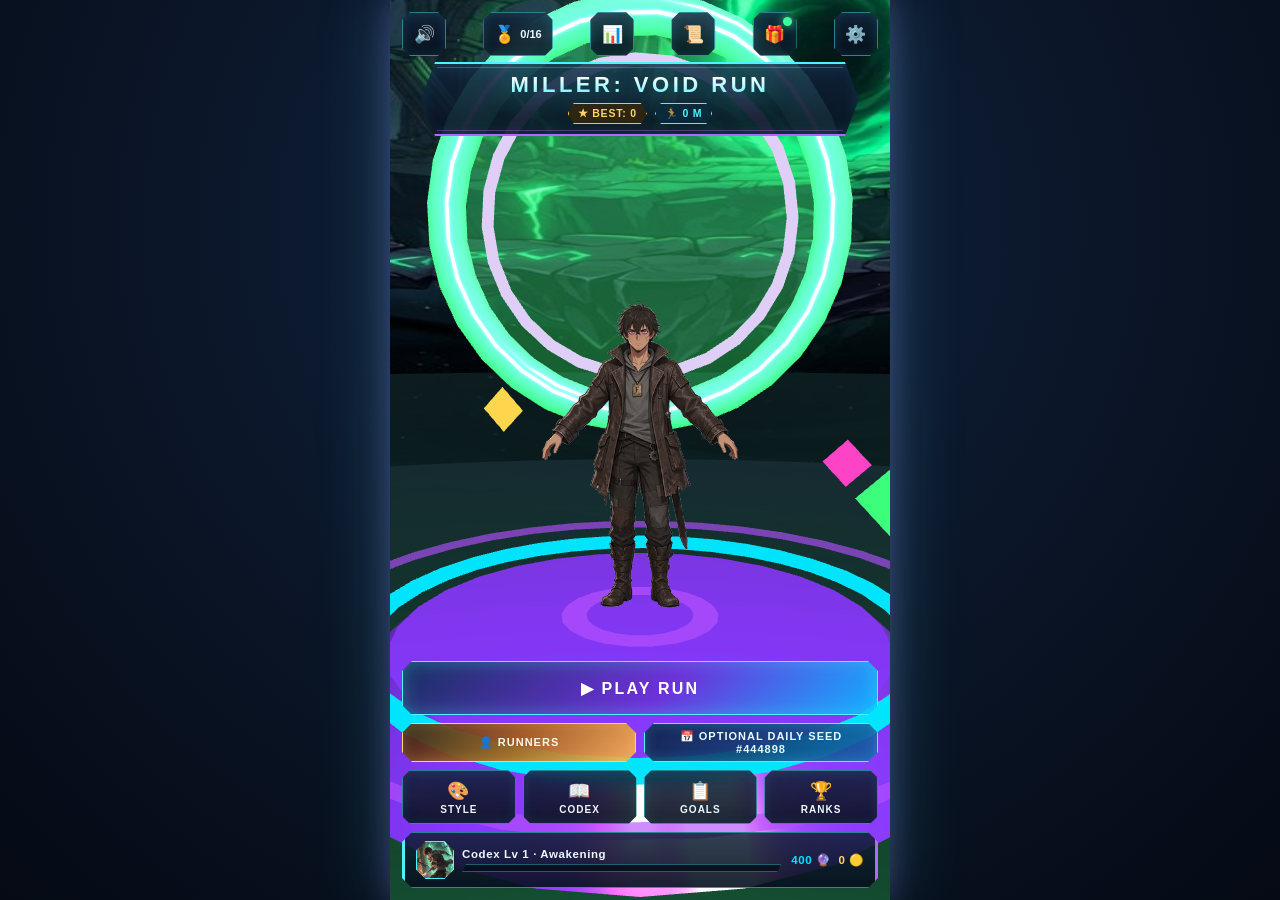
==== commit 4973abb2: "motion" ====
--- a/MillerVoidRun_Playable/www/index.html
+++ b/MillerVoidRun_Playable/www/index.html
@@ -113,6 +113,7 @@
             <button class="cs-view-pill" data-cs-view="side">Side</button>
             <button class="cs-view-pill" data-cs-view="back">Back</button>
             <button class="cs-view-pill" data-cs-view="run">🏃 Run</button>
+            <button class="cs-view-pill" data-cs-view="attack">⚔️ Atk</button>
             <button id="cs-btn-splash" class="cs-view-pill">🖼️</button>
           </div>
         </div>
--- a/MillerVoidRun_Playable/www/css/styles.css
+++ b/MillerVoidRun_Playable/www/css/styles.css
@@ -1349,6 +1349,16 @@
   overflow: hidden;
   background: var(--void-black);
 }
+#screen-charselect.cs-live-3d {
+  background: transparent;
+}
+#screen-charselect.cs-live-3d .cs-bg-splash,
+#screen-charselect.cs-live-3d .cs-stage-aura {
+  opacity: 0;
+}
+#screen-charselect.cs-live-3d .cs-bg-scrim {
+  background: linear-gradient(180deg, rgba(6, 12, 26, 0.72) 0%, transparent 18%, transparent 56%, rgba(6, 12, 26, 0.92) 78%, rgba(6, 11, 22, 0.98) 100%);
+}
 .cs-bg-splash {
   position: absolute;
   inset: 0;
@@ -1412,6 +1422,15 @@
 .cs-sprite-img.anim-run {
   animation: csRunStride 0.42s ease-in-out infinite;
 }
+.cs-sprite-img.anim-attack {
+  animation: csAttackSlash 0.58s cubic-bezier(0.2, 0.9, 0.3, 1) infinite;
+}
+@keyframes csAttackSlash {
+  0% { transform: translateX(-14px) rotate(-10deg) scale(0.96); filter: drop-shadow(0 0 12px rgba(76, 243, 255, 0.4)); }
+  28% { transform: translateX(22px) translateY(-10px) rotate(12deg) scale(1.1); filter: drop-shadow(0 0 28px #4cf3ff) drop-shadow(0 0 16px #b466ff); }
+  55% { transform: translateX(8px) rotate(4deg) scale(1.03); }
+  100% { transform: translateX(-14px) rotate(-10deg) scale(0.96); }
+}
 @keyframes csBreathe {
   0%, 100% { transform: translateY(0) scale(1); }
   50% { transform: translateY(-6px) scale(1.025); }
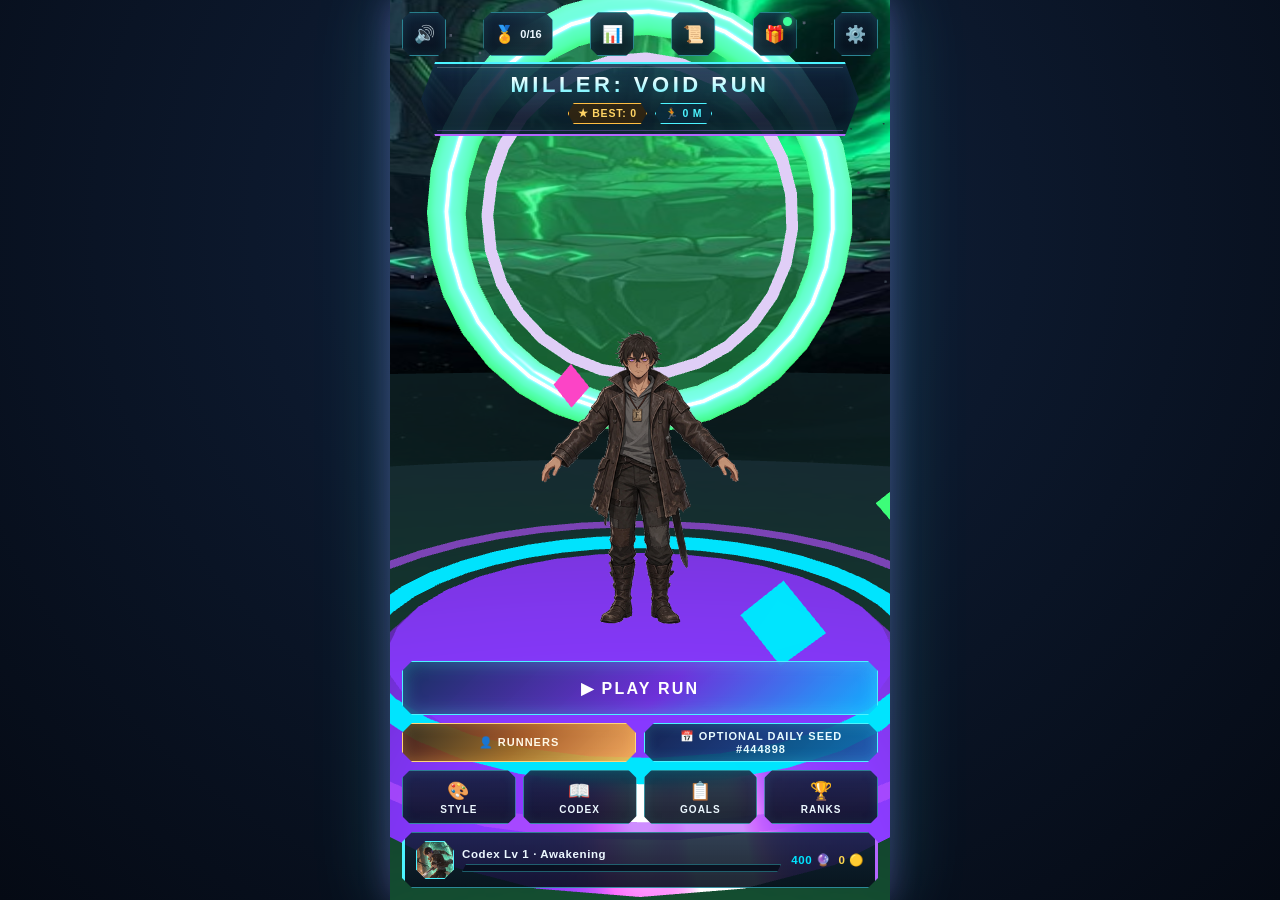
==== commit e8eff620: "Latest attempt" ====
--- a/MillerVoidRun_Playable/www/index.html
+++ b/MillerVoidRun_Playable/www/index.html
@@ -108,11 +108,18 @@
           <div class="cs-stage-aura"></div>
           <img id="cs-sprite-img" class="cs-sprite-img anim-breathe" src="assets/art/characters/sprites/miller_front.png" alt="Runner Preview" />
           <div id="cs-stage-fallback" class="cs-stage-fallback hidden">MR</div>
-          <div class="cs-view-bar">
+          <div class="cs-view-bar" style="max-width:98%;overflow-x:auto">
             <button class="cs-view-pill active" data-cs-view="front">Front</button>
             <button class="cs-view-pill" data-cs-view="side">Side</button>
             <button class="cs-view-pill" data-cs-view="back">Back</button>
             <button class="cs-view-pill" data-cs-view="run">🏃 Run</button>
+            <button class="cs-view-pill" data-cs-view="roll">🛞 Roll</button>
+            <button class="cs-view-pill" data-cs-view="flip">🤸 Flip</button>
+            <button class="cs-view-pill" data-cs-view="wall">🧱 Wall</button>
+            <button class="cs-view-pill" data-cs-view="climb">🧗 Climb</button>
+            <button class="cs-view-pill" data-cs-view="glide">🪂 Glide</button>
+            <button class="cs-view-pill" data-cs-view="mage">🔮 Mage</button>
+            <button class="cs-view-pill" data-cs-view="shield">🛡️ Shield</button>
             <button class="cs-view-pill" data-cs-view="attack">⚔️ Atk</button>
             <button id="cs-btn-splash" class="cs-view-pill">🖼️</button>
           </div>
@@ -134,17 +141,30 @@
             </div>
           </div>
           <div class="progress-track" style="height:5px;margin:5px 0"><div id="cs-hero-xp-bar" class="progress-fill" style="background:linear-gradient(90deg,#167a3e,#3DFF7A,#00E5FF)"></div></div>
+          <div id="cs-stats-row" class="cs-stats-row"></div>
           <div id="cs-bonuses" style="font-size:10.5px;opacity:.92;margin-bottom:4px"></div>
           <div id="cs-passive" style="font-size:11px;margin-bottom:2px"></div>
           <div id="cs-sig" style="font-size:11px;opacity:.92"></div>
         </div>
 
+        <!-- Unique Player Slots Strip (1 Unique Character Per Slot — Zero Duplicates) -->
+        <div class="cs-slots-panel">
+          <div class="cs-slots-hdr">
+            <span id="cs-slot-status">PLAYER SLOTS (11/11 UNIQUE)</span>
+            <div style="display:flex;gap:4px">
+              <button id="cs-btn-clear-slot" class="cs-slot-mini-btn" title="Clear Selected Slot">✕ Clear</button>
+              <button id="cs-btn-reset-slots" class="cs-slot-mini-btn" title="Restore Default Unique Slots">↻ Reset</button>
+            </div>
+          </div>
+          <div id="cs-slots-bar" class="slot-strip"></div>
+        </div>
+
         <!-- Portrait Cards Roster Strip -->
         <div id="cs-roster" class="cs-roster"></div>
 
-        <!-- Equip & Instant Play CTA -->
+        <!-- Slot Assign / Swap & Instant Play CTA -->
         <div class="grid-2" style="margin-top:6px">
-          <button id="cs-btn-equip" class="btn btn-sm">✅ EQUIPPED</button>
+          <button id="cs-btn-equip" class="btn btn-sm">✅ SLOT 1 ACTIVE</button>
           <button id="cs-btn-play" class="btn btn-primary btn-sm">▶ PLAY RUNNER</button>
         </div>
       </div>
@@ -159,16 +179,17 @@
       </div>
       <div class="card">
         <div class="card-title" style="display:flex;justify-content:space-between;align-items:center">
-          <span>Active Runner & Style</span>
-          <button id="btn-loadout-switch-hero" class="btn btn-sm btn-gold" style="min-height:28px;padding:3px 10px;font-size:11px">👤 Change</button>
-        </div>
-        <div style="display:flex;align-items:center;gap:10px">
+          <span>Active Runner Slot <span id="loadout-slot-pill" class="pill pill-cyan" style="margin-left:4px">SLOT 1</span></span>
+          <button id="btn-loadout-switch-hero" class="btn btn-sm btn-gold" style="min-height:28px;padding:3px 10px;font-size:11px">👤 Manage Slots</button>
+        </div>
+        <div style="display:flex;align-items:center;gap:10px;margin-bottom:8px">
           <img id="loadout-hero-avatar" class="hero-avatar-lg" src="assets/art/characters/miller_portrait.jpg" alt="Active Runner" />
           <div>
             <strong id="loadout-char-label">Miller Redwolf</strong>
             <div id="loadout-style-label" style="font-size:11px;color:#00E5FF;margin-top:2px"></div>
           </div>
         </div>
+        <div id="loadout-slots-strip" class="slot-strip"></div>
       </div>
       <div class="card">
         <div class="card-title">Void Powers (Tap Cast · Double-Tap Swap)</div>
@@ -177,6 +198,10 @@
       <div class="card">
         <div class="card-title">Optional Boost Consumables (Earned with VS)</div>
         <div id="loadout-consumables" class="grid-3"></div>
+      </div>
+      <div class="card">
+        <div class="card-title">In-Run Motion Set-Piece Scene (Aligned to SharedArt/motions)</div>
+        <div id="loadout-motion-scenes"></div>
       </div>
       <div class="card">
         <div class="card-title">Choose Starting Portal World (1–7)</div>
--- a/MillerVoidRun_Playable/www/css/styles.css
+++ b/MillerVoidRun_Playable/www/css/styles.css
@@ -19,6 +19,9 @@
   --glass: linear-gradient(180deg, rgba(16, 33, 56, 0.86) 0%, rgba(7, 15, 28, 0.9) 100%);
   --glass-border: rgba(76, 243, 255, 0.42);
   --violet-border: rgba(180, 102, 255, 0.55);
+  --ease-snappy: cubic-bezier(0.2, 0.9, 0.3, 1.1);
+  --dur-fast: 130ms;
+  --dur-screen: 220ms;
   --ui-scale: 1;
 }
 
@@ -1576,3 +1579,186 @@
   background: #060b16;
   clip-path: polygon(6px 0, calc(100% - 6px) 0, 100% 6px, 100% calc(100% - 6px), calc(100% - 6px) 100%, 6px 100%, 0 calc(100% - 6px), 0 6px);
 }
+
+/* Unified UI/UX Focus States, Staggered Card Choreography & Live Audio-Visual HUD Pulses */
+button:focus-visible {
+  outline: 2px solid var(--shard-cyan);
+  outline-offset: 2px;
+}
+.screen:not(.hidden) .card {
+  animation: holoCardIn var(--dur-screen) var(--ease-snappy) both;
+}
+.screen:not(.hidden) .card:nth-child(2) { animation-delay: 35ms; }
+.screen:not(.hidden) .card:nth-child(3) { animation-delay: 70ms; }
+.screen:not(.hidden) .card:nth-child(4) { animation-delay: 105ms; }
+@keyframes holoCardIn {
+  from { opacity: 0; transform: translateY(8px) scale(0.985); }
+  to { opacity: 1; transform: translateY(0) scale(1); }
+}
+
+.hud-pulse {
+  animation: hudMetricPop 220ms var(--ease-snappy);
+}
+@keyframes hudMetricPop {
+  0% { transform: scale(1); }
+  45% { transform: scale(1.14); filter: brightness(1.35); }
+  100% { transform: scale(1); }
+}
+
+.hud-shield-hit {
+  animation: shieldFlash 280ms ease-out;
+}
+@keyframes shieldFlash {
+  0% { border-color: var(--danger-red); box-shadow: 0 0 18px var(--danger-red); }
+  100% { border-color: rgba(76, 243, 255, 0.44); box-shadow: none; }
+}
+
+#btn-void-power:not(.cooldown),
+#btn-gear-strike:not(.cooldown) {
+  animation: orbReadyPulse 1.8s ease-in-out infinite;
+}
+@keyframes orbReadyPulse {
+  0%, 100% { box-shadow: 0 0 18px rgba(76, 243, 255, 0.5), inset 0 0 14px rgba(76, 243, 255, 0.25); }
+  50% { box-shadow: 0 0 28px rgba(180, 102, 255, 0.8), 0 0 16px rgba(76, 243, 255, 0.72), inset 0 0 20px rgba(76, 243, 255, 0.42); }
+}
+
+/* ==========================================================================
+   UNIQUE PLAYER SLOTS BAR & ROSTER SLOT BADGES
+   ========================================================================== */
+.cs-stats-row {
+  display: flex;
+  flex-wrap: wrap;
+  gap: 4px;
+  margin-bottom: 4px;
+}
+.cs-stat-chip {
+  font-size: 9.5px;
+  font-weight: 800;
+  letter-spacing: 0.5px;
+  padding: 2px 6px;
+  background: rgba(12, 30, 56, 0.85);
+  border: 1px solid rgba(76, 243, 255, 0.35);
+  color: #bceeff;
+  clip-path: polygon(4px 0, 100% 0, calc(100% - 4px) 100%, 0 100%);
+}
+.cs-slots-panel {
+  background: rgba(7, 16, 32, 0.84);
+  border: 1px solid rgba(76, 243, 255, 0.34);
+  padding: 5px 7px;
+  margin-bottom: 5px;
+  clip-path: polygon(8px 0, calc(100% - 8px) 0, 100% 8px, 100% calc(100% - 8px), calc(100% - 8px) 100%, 8px 100%, 0 calc(100% - 8px), 0 8px);
+}
+.cs-slots-hdr {
+  display: flex;
+  align-items: center;
+  justify-content: space-between;
+  gap: 6px;
+  font-size: 9.5px;
+  font-weight: 900;
+  letter-spacing: 1.1px;
+  color: var(--shard-cyan);
+  margin-bottom: 4px;
+}
+.cs-slot-mini-btn {
+  border: 1px solid rgba(76, 243, 255, 0.42);
+  background: rgba(12, 28, 52, 0.88);
+  color: #dff6ff;
+  font-size: 9px;
+  font-weight: 800;
+  padding: 2px 7px;
+  cursor: pointer;
+  clip-path: polygon(4px 0, 100% 0, calc(100% - 4px) 100%, 0 100%);
+}
+.cs-slot-mini-btn:active { background: rgba(76, 243, 255, 0.25); }
+.slot-strip {
+  display: flex;
+  gap: 5px;
+  overflow-x: auto;
+  padding: 2px 1px 3px;
+  -webkit-overflow-scrolling: touch;
+}
+.slot-chip {
+  position: relative;
+  min-width: 64px;
+  max-width: 68px;
+  flex-shrink: 0;
+  padding: 3px 4px 4px;
+  border: 1.5px solid rgba(76, 243, 255, 0.28);
+  background: rgba(9, 20, 40, 0.9);
+  color: #eaf7ff;
+  cursor: pointer;
+  display: flex;
+  flex-direction: column;
+  align-items: center;
+  gap: 2px;
+  clip-path: polygon(6px 0, calc(100% - 6px) 0, 100% 6px, 100% calc(100% - 6px), calc(100% - 6px) 100%, 6px 100%, 0 calc(100% - 6px), 0 6px);
+  transition: transform 0.12s ease, border-color 0.12s ease, box-shadow 0.12s ease;
+}
+.slot-chip.active-slot {
+  border-color: var(--neon-green);
+  box-shadow: 0 0 12px rgba(61, 255, 122, 0.42);
+  background: linear-gradient(180deg, rgba(16, 48, 42, 0.92), rgba(9, 22, 38, 0.94));
+}
+.slot-chip.selected-slot {
+  border-color: var(--shard-cyan);
+  box-shadow: 0 0 14px rgba(76, 243, 255, 0.65);
+  transform: translateY(-2px);
+}
+.slot-chip.empty-slot {
+  border-style: dashed;
+  opacity: 0.72;
+}
+.slot-chip-num {
+  font-size: 8.5px;
+  font-weight: 900;
+  letter-spacing: 0.8px;
+  color: var(--shard-cyan);
+  text-transform: uppercase;
+}
+.slot-chip.active-slot .slot-chip-num { color: var(--neon-green); }
+.slot-chip-img {
+  width: 34px;
+  height: 34px;
+  object-fit: cover;
+  object-position: center top;
+  border: 1px solid rgba(76, 243, 255, 0.45);
+  background: #081224;
+  clip-path: polygon(20% 0, 80% 0, 100% 20%, 100% 80%, 80% 100%, 20% 100%, 0 80%, 0 20%);
+}
+.slot-chip-empty-ico {
+  width: 34px;
+  height: 34px;
+  display: flex;
+  align-items: center;
+  justify-content: center;
+  font-size: 14px;
+  font-weight: 900;
+  color: rgba(160, 210, 255, 0.55);
+  border: 1px dashed rgba(76, 243, 255, 0.35);
+}
+.slot-chip-name {
+  font-size: 8.5px;
+  font-weight: 800;
+  width: 100%;
+  text-align: center;
+  white-space: nowrap;
+  overflow: hidden;
+  text-overflow: ellipsis;
+}
+.cs-card-slot-pill {
+  position: absolute;
+  top: 3px;
+  left: 3px;
+  z-index: 2;
+  padding: 1px 5px;
+  font-size: 8.5px;
+  font-weight: 900;
+  letter-spacing: 0.5px;
+  background: rgba(6, 16, 34, 0.9);
+  border: 1px solid var(--shard-cyan);
+  color: var(--shard-cyan);
+}
+.cs-card-slot-pill.bench {
+  border-color: rgba(255, 212, 100, 0.6);
+  color: #ffd464;
+}
